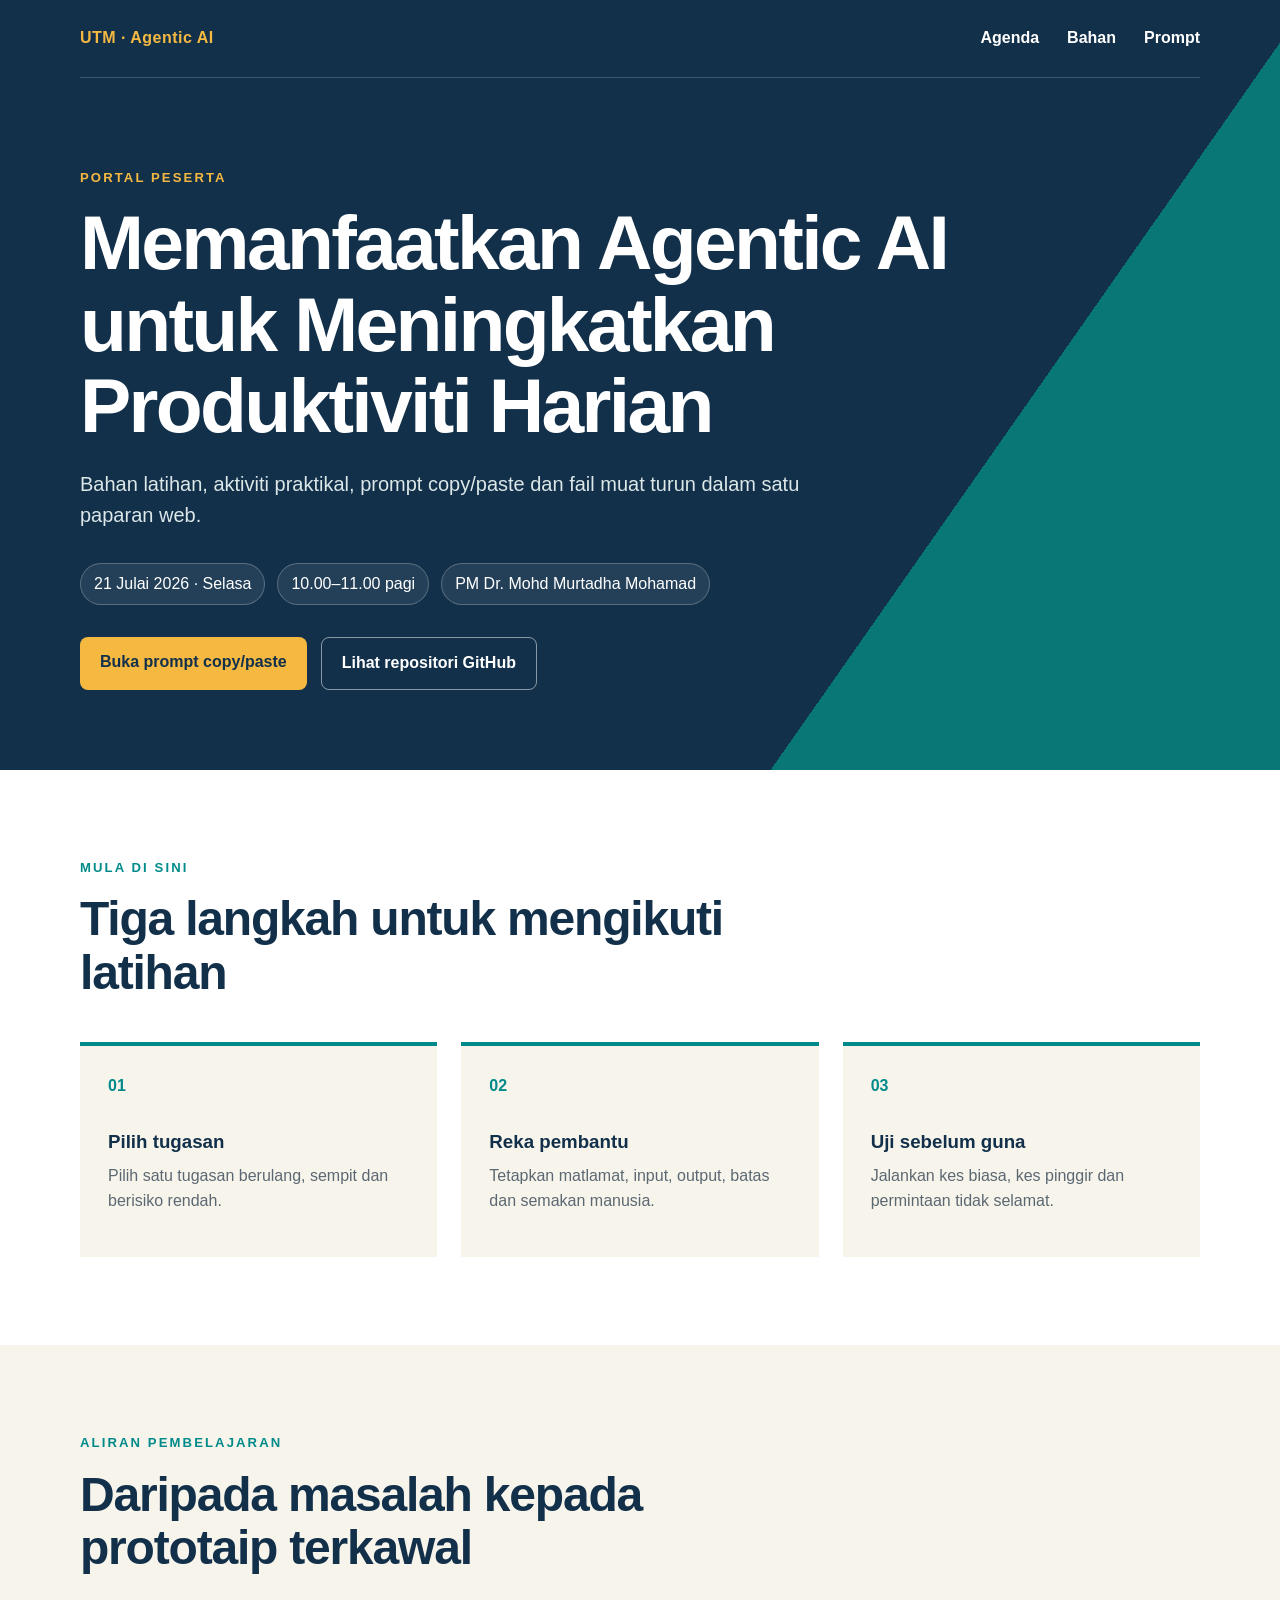
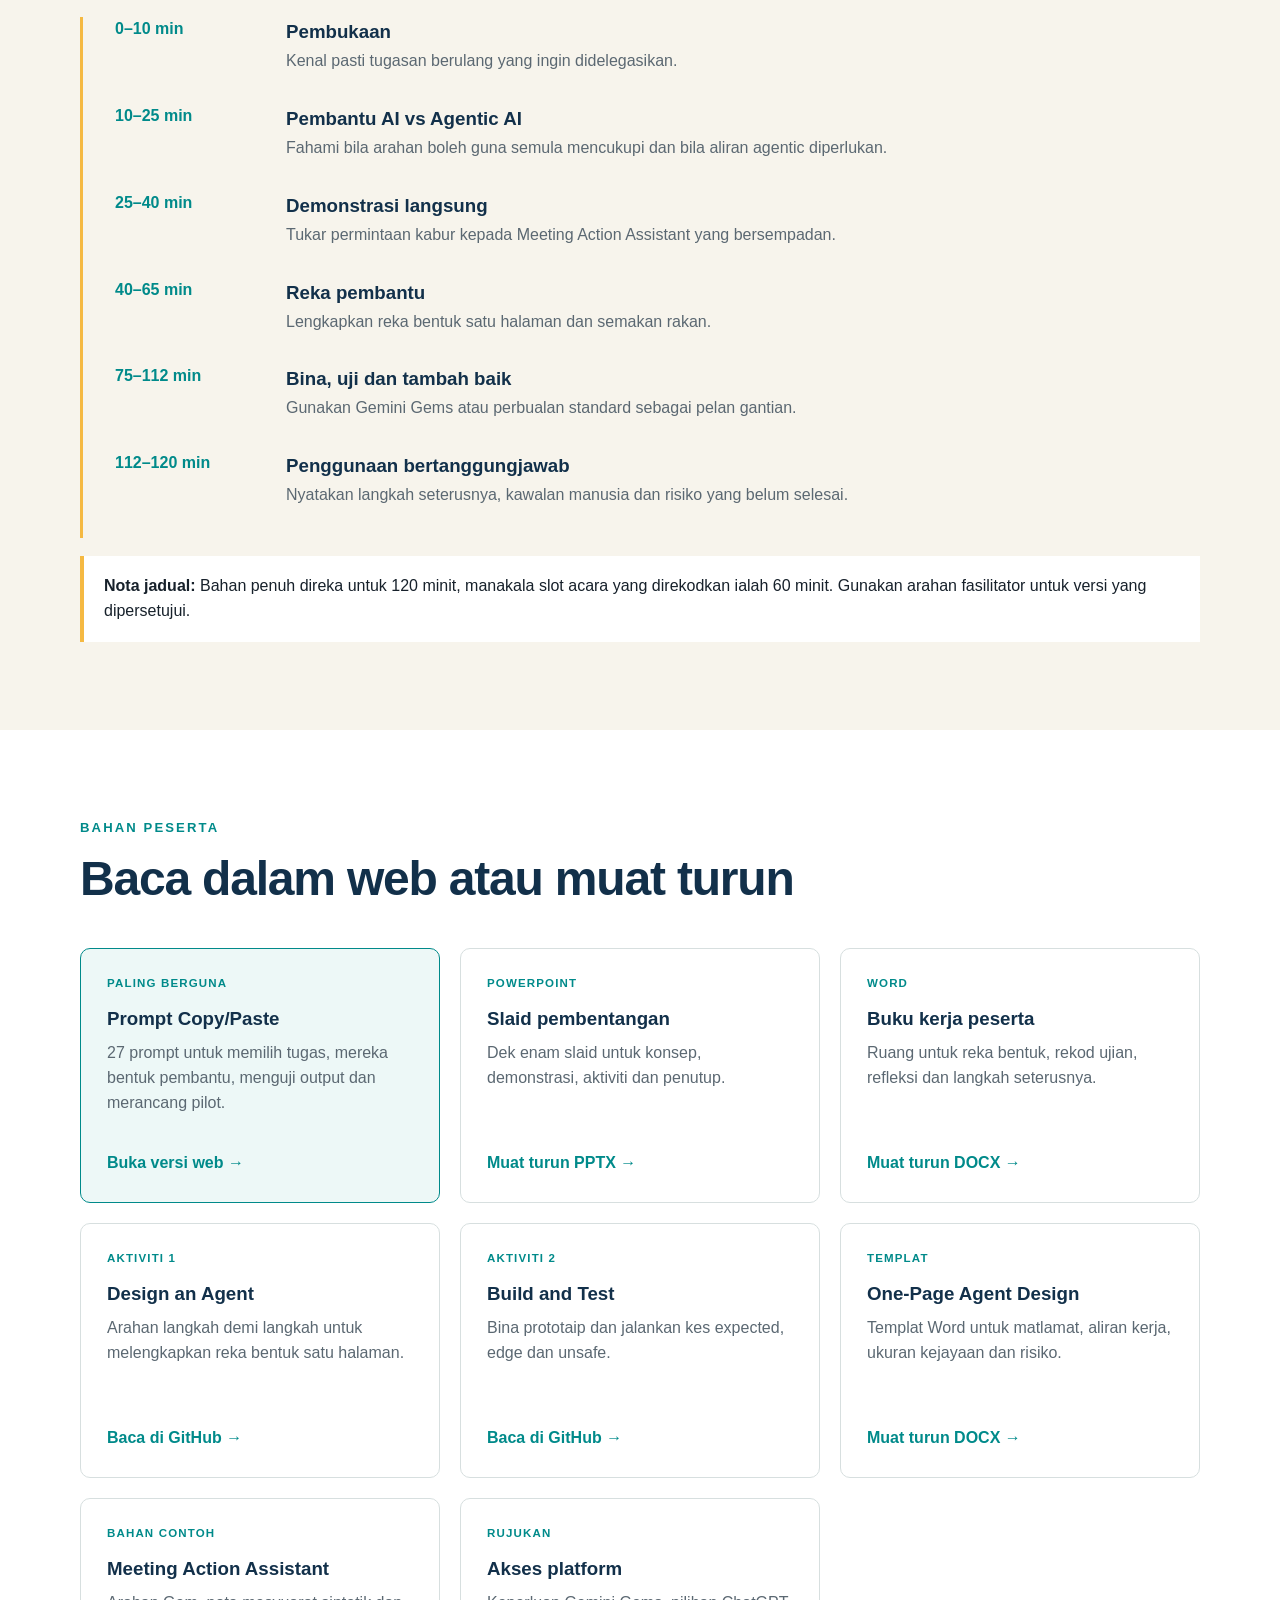
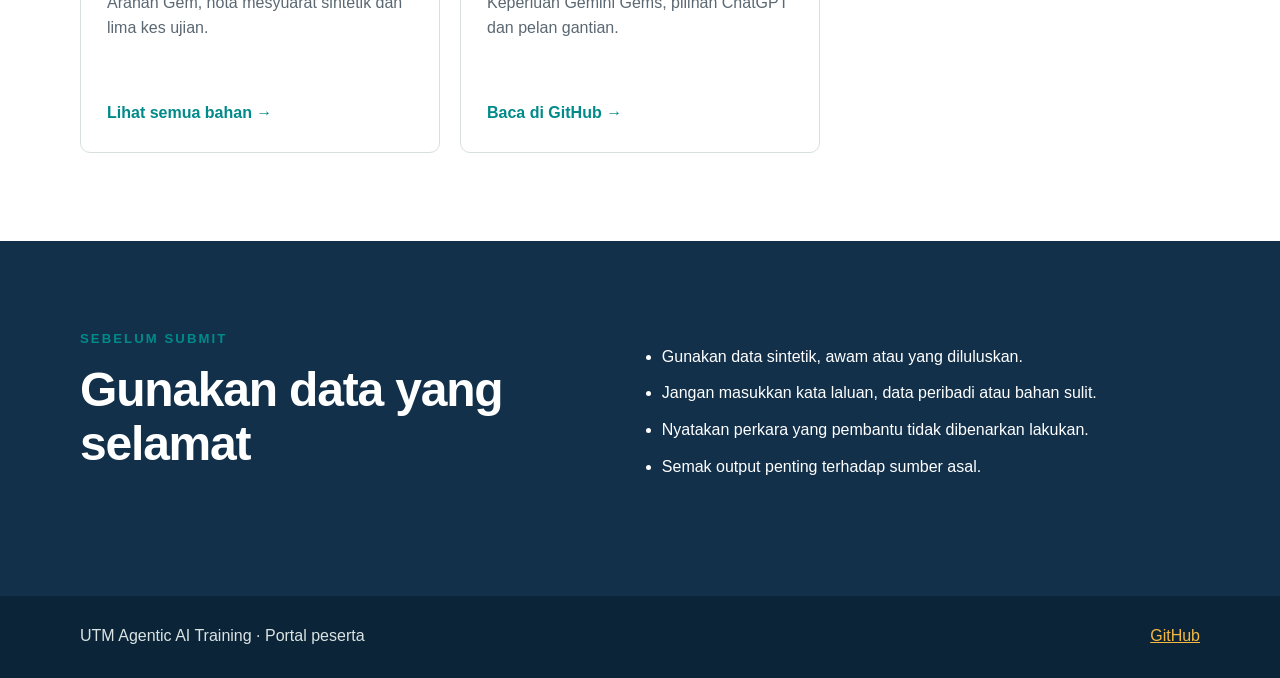
==== docs/index.html @ b2b841df "Add participant GitHub Pages portal" ====
<!doctype html>
<html lang="ms">
<head>
  <meta charset="utf-8">
  <meta name="viewport" content="width=device-width, initial-scale=1">
  <meta name="description" content="Portal peserta UTM Agentic AI Training">
  <title>UTM Agentic AI Training — Portal Peserta</title>
  <link rel="stylesheet" href="styles.css">
</head>
<body>
  <header class="hero">
    <nav class="nav shell" aria-label="Navigasi utama">
      <a class="brand" href="index.html">UTM · Agentic AI</a>
      <div class="nav-links">
        <a href="#agenda">Agenda</a>
        <a href="#bahan">Bahan</a>
        <a href="prompts.html">Prompt</a>
      </div>
    </nav>
    <div class="shell hero-content">
      <p class="eyebrow">PORTAL PESERTA</p>
      <h1>Memanfaatkan Agentic AI untuk Meningkatkan Produktiviti Harian</h1>
      <p class="lead">Bahan latihan, aktiviti praktikal, prompt copy/paste dan fail muat turun dalam satu paparan web.</p>
      <div class="meta" aria-label="Butiran sesi">
        <span>21 Julai 2026 · Selasa</span>
        <span>10.00–11.00 pagi</span>
        <span>PM Dr. Mohd Murtadha Mohamad</span>
      </div>
      <div class="actions">
        <a class="button primary" href="prompts.html">Buka prompt copy/paste</a>
        <a class="button secondary" href="https://github.com/drMurtadha/utm-agentic-ai-training" target="_blank" rel="noreferrer">Lihat repositori GitHub</a>
      </div>
    </div>
  </header>

  <main>
    <section class="shell section" id="mula">
      <div class="section-heading">
        <p class="eyebrow">MULA DI SINI</p>
        <h2>Tiga langkah untuk mengikuti latihan</h2>
      </div>
      <div class="steps">
        <article><span>01</span><h3>Pilih tugasan</h3><p>Pilih satu tugasan berulang, sempit dan berisiko rendah.</p></article>
        <article><span>02</span><h3>Reka pembantu</h3><p>Tetapkan matlamat, input, output, batas dan semakan manusia.</p></article>
        <article><span>03</span><h3>Uji sebelum guna</h3><p>Jalankan kes biasa, kes pinggir dan permintaan tidak selamat.</p></article>
      </div>
    </section>

    <section class="section tinted" id="agenda">
      <div class="shell">
        <div class="section-heading">
          <p class="eyebrow">ALIRAN PEMBELAJARAN</p>
          <h2>Daripada masalah kepada prototaip terkawal</h2>
        </div>
        <div class="timeline">
          <article><time>0–10 min</time><div><h3>Pembukaan</h3><p>Kenal pasti tugasan berulang yang ingin didelegasikan.</p></div></article>
          <article><time>10–25 min</time><div><h3>Pembantu AI vs Agentic AI</h3><p>Fahami bila arahan boleh guna semula mencukupi dan bila aliran agentic diperlukan.</p></div></article>
          <article><time>25–40 min</time><div><h3>Demonstrasi langsung</h3><p>Tukar permintaan kabur kepada Meeting Action Assistant yang bersempadan.</p></div></article>
          <article><time>40–65 min</time><div><h3>Reka pembantu</h3><p>Lengkapkan reka bentuk satu halaman dan semakan rakan.</p></div></article>
          <article><time>75–112 min</time><div><h3>Bina, uji dan tambah baik</h3><p>Gunakan Gemini Gems atau perbualan standard sebagai pelan gantian.</p></div></article>
          <article><time>112–120 min</time><div><h3>Penggunaan bertanggungjawab</h3><p>Nyatakan langkah seterusnya, kawalan manusia dan risiko yang belum selesai.</p></div></article>
        </div>
        <p class="notice"><strong>Nota jadual:</strong> Bahan penuh direka untuk 120 minit, manakala slot acara yang direkodkan ialah 60 minit. Gunakan arahan fasilitator untuk versi yang dipersetujui.</p>
      </div>
    </section>

    <section class="shell section" id="bahan">
      <div class="section-heading">
        <p class="eyebrow">BAHAN PESERTA</p>
        <h2>Baca dalam web atau muat turun</h2>
      </div>
      <div class="resource-grid">
        <article class="resource featured">
          <p class="tag">PALING BERGUNA</p>
          <h3>Prompt Copy/Paste</h3>
          <p>27 prompt untuk memilih tugas, mereka bentuk pembantu, menguji output dan merancang pilot.</p>
          <a href="prompts.html">Buka versi web →</a>
        </article>
        <article class="resource">
          <p class="tag">POWERPOINT</p>
          <h3>Slaid pembentangan</h3>
          <p>Dek enam slaid untuk konsep, demonstrasi, aktiviti dan penutup.</p>
          <a href="https://github.com/drMurtadha/utm-agentic-ai-training/raw/refs/heads/agent/initial-training-materials/01_Slides/presentation.pptx">Muat turun PPTX →</a>
        </article>
        <article class="resource">
          <p class="tag">WORD</p>
          <h3>Buku kerja peserta</h3>
          <p>Ruang untuk reka bentuk, rekod ujian, refleksi dan langkah seterusnya.</p>
          <a href="https://github.com/drMurtadha/utm-agentic-ai-training/raw/refs/heads/agent/initial-training-materials/03_Participant-Workbook/participant-workbook.docx">Muat turun DOCX →</a>
        </article>
        <article class="resource">
          <p class="tag">AKTIVITI 1</p>
          <h3>Design an Agent</h3>
          <p>Arahan langkah demi langkah untuk melengkapkan reka bentuk satu halaman.</p>
          <a href="https://github.com/drMurtadha/utm-agentic-ai-training/blob/agent/initial-training-materials/04_Hands-on-Exercises/exercise-1-design-an-agent.md">Baca di GitHub →</a>
        </article>
        <article class="resource">
          <p class="tag">AKTIVITI 2</p>
          <h3>Build and Test</h3>
          <p>Bina prototaip dan jalankan kes expected, edge dan unsafe.</p>
          <a href="https://github.com/drMurtadha/utm-agentic-ai-training/blob/agent/initial-training-materials/04_Hands-on-Exercises/exercise-2-build-and-test.md">Baca di GitHub →</a>
        </article>
        <article class="resource">
          <p class="tag">TEMPLAT</p>
          <h3>One-Page Agent Design</h3>
          <p>Templat Word untuk matlamat, aliran kerja, ukuran kejayaan dan risiko.</p>
          <a href="https://github.com/drMurtadha/utm-agentic-ai-training/raw/refs/heads/agent/initial-training-materials/05_Templates/one-page-agent-design-template.docx">Muat turun DOCX →</a>
        </article>
        <article class="resource">
          <p class="tag">BAHAN CONTOH</p>
          <h3>Meeting Action Assistant</h3>
          <p>Arahan Gem, nota mesyuarat sintetik dan lima kes ujian.</p>
          <a href="https://github.com/drMurtadha/utm-agentic-ai-training/tree/agent/initial-training-materials/04_Hands-on-Exercises/sample-materials">Lihat semua bahan →</a>
        </article>
        <article class="resource">
          <p class="tag">RUJUKAN</p>
          <h3>Akses platform</h3>
          <p>Keperluan Gemini Gems, pilihan ChatGPT dan pelan gantian.</p>
          <a href="https://github.com/drMurtadha/utm-agentic-ai-training/blob/agent/initial-training-materials/06_References/platform-access-notes.md">Baca di GitHub →</a>
        </article>
      </div>
    </section>

    <section class="section safety">
      <div class="shell safety-grid">
        <div><p class="eyebrow">SEBELUM SUBMIT</p><h2>Gunakan data yang selamat</h2></div>
        <ul>
          <li>Gunakan data sintetik, awam atau yang diluluskan.</li>
          <li>Jangan masukkan kata laluan, data peribadi atau bahan sulit.</li>
          <li>Nyatakan perkara yang pembantu tidak dibenarkan lakukan.</li>
          <li>Semak output penting terhadap sumber asal.</li>
        </ul>
      </div>
    </section>
  </main>

  <footer><div class="shell"><p>UTM Agentic AI Training · Portal peserta</p><a href="https://github.com/drMurtadha/utm-agentic-ai-training">GitHub</a></div></footer>
</body>
</html>
---- docs/styles.css ----
:root { --navy:#12304a; --teal:#008a8a; --gold:#f5b942; --cream:#f7f4ec; --ink:#17212b; --muted:#5b6872; --line:#d7dfdf; --white:#fff; }
* { box-sizing:border-box; }
html { scroll-behavior:smooth; }
body { margin:0; color:var(--ink); font-family:Arial, Helvetica, sans-serif; line-height:1.55; background:var(--white); }
a { color:inherit; }
.shell { width:min(1120px, calc(100% - 40px)); margin-inline:auto; }
.hero { color:var(--white); background:linear-gradient(125deg, var(--navy) 0 72%, #0a7777 72% 100%); min-height:650px; }
.nav { min-height:78px; display:flex; align-items:center; justify-content:space-between; gap:24px; border-bottom:1px solid rgba(255,255,255,.18); }
.brand { font-weight:800; text-decoration:none; color:var(--gold); letter-spacing:.03em; }
.nav-links { display:flex; gap:28px; }
.nav-links a { color:inherit; text-decoration:none; font-weight:700; }
.hero-content { padding:90px 0 80px; max-width:1120px; }
.eyebrow { margin:0 0 14px; color:var(--teal); font-size:.82rem; font-weight:800; letter-spacing:.16em; }
.hero .eyebrow, .subhero .eyebrow { color:var(--gold); }
h1,h2,h3,p { margin-top:0; }
h1 { max-width:900px; margin-bottom:22px; font-size:clamp(2.5rem, 6vw, 4.8rem); line-height:1.06; letter-spacing:-.035em; }
h2 { margin-bottom:18px; font-size:clamp(1.8rem, 4vw, 3rem); line-height:1.12; letter-spacing:-.025em; color:var(--navy); }
h3 { margin-bottom:8px; color:var(--navy); }
.lead { max-width:760px; font-size:1.25rem; color:#dce7e8; }
.meta { margin:32px 0; display:flex; flex-wrap:wrap; gap:12px; }
.meta span { padding:8px 13px; border:1px solid rgba(255,255,255,.24); border-radius:999px; background:rgba(255,255,255,.08); }
.actions { display:flex; flex-wrap:wrap; gap:14px; }
.button { display:inline-flex; padding:13px 20px; border-radius:8px; font-weight:800; text-decoration:none; }
.button.primary { color:var(--navy); background:var(--gold); }
.button.secondary { color:var(--white); border:1px solid rgba(255,255,255,.5); }
.section { padding:88px 0; }
.section-heading { max-width:760px; margin-bottom:42px; }
.steps { display:grid; grid-template-columns:repeat(3,1fr); gap:24px; }
.steps article { padding:28px; border-top:4px solid var(--teal); background:var(--cream); }
.steps span { display:block; margin-bottom:28px; color:var(--teal); font-weight:900; }
.steps p,.resource p { color:var(--muted); }
.tinted { background:var(--cream); }
.timeline { border-left:3px solid var(--gold); }
.timeline article { display:grid; grid-template-columns:145px 1fr; gap:26px; padding:0 0 30px 32px; }
.timeline time { color:var(--teal); font-weight:800; }
.timeline h3 { margin-bottom:3px; }
.timeline p { margin-bottom:0; color:var(--muted); }
.notice { margin:18px 0 0; padding:18px 20px; border-left:4px solid var(--gold); background:var(--white); }
.resource-grid { display:grid; grid-template-columns:repeat(3,1fr); gap:20px; }
.resource { display:flex; min-height:255px; padding:26px; flex-direction:column; border:1px solid var(--line); border-radius:10px; }
.resource.featured { border-color:var(--teal); background:#edf8f7; }
.resource .tag { color:var(--teal); font-size:.72rem; font-weight:900; letter-spacing:.1em; }
.resource a { margin-top:auto; color:var(--teal); font-weight:800; text-decoration:none; }
.safety { color:var(--white); background:var(--navy); }
.safety h2 { color:var(--white); }
.safety-grid { display:grid; grid-template-columns:1fr 1.2fr; gap:60px; align-items:start; }
.safety li { margin-bottom:12px; }
footer { color:#dbe4e4; background:#0b2437; }
footer .shell { min-height:82px; display:flex; align-items:center; justify-content:space-between; gap:20px; }
footer p { margin:0; }
footer a { color:var(--gold); }
.subhero { color:var(--white); background:var(--navy); }
.subhero-content { padding:64px 0 70px; }
.subhero h1 { margin-bottom:12px; font-size:clamp(2.4rem,5vw,4rem); }
.prompt-toolbar { position:sticky; top:0; z-index:3; margin-bottom:40px; padding:18px; border:1px solid var(--line); border-radius:10px; background:rgba(255,255,255,.95); }
.prompt-toolbar label { display:block; margin-bottom:6px; color:var(--navy); font-weight:800; }
.prompt-toolbar input { width:100%; padding:12px 14px; border:1px solid #aebbbb; border-radius:7px; font:inherit; }
.prompt-content { max-width:900px; }
.prompt-content > h1 { display:none; }
.prompt-content h2 { margin-top:64px; padding-top:14px; border-top:4px solid var(--gold); font-size:2rem; }
.prompt-content h3 { margin-top:32px; }
.prompt-card { position:relative; margin:12px 0 28px; padding:48px 20px 20px; border-radius:10px; background:#0e293d; }
.prompt-card pre { margin:0; overflow:auto; color:#f7faf9; white-space:pre-wrap; font:0.93rem/1.55 ui-monospace, SFMono-Regular, Menlo, Consolas, monospace; }
.copy { position:absolute; top:10px; right:10px; padding:8px 11px; border:0; border-radius:6px; color:var(--navy); background:var(--gold); font-weight:800; cursor:pointer; }
.list-item { margin:4px 0; }
.loading { color:var(--muted); }
[hidden] { display:none !important; }
@media (max-width:850px) { .hero { background:var(--navy); } .steps,.resource-grid { grid-template-columns:1fr 1fr; } .safety-grid { grid-template-columns:1fr; gap:20px; } }
@media (max-width:620px) { .shell { width:min(100% - 28px,1120px); } .nav-links { gap:14px; font-size:.9rem; } .hero-content { padding-top:58px; } .section { padding:64px 0; } .steps,.resource-grid { grid-template-columns:1fr; } .timeline article { grid-template-columns:1fr; gap:4px; } footer .shell { padding:18px 0; align-items:flex-start; flex-direction:column; } }
@media (prefers-reduced-motion:reduce) { html { scroll-behavior:auto; } }
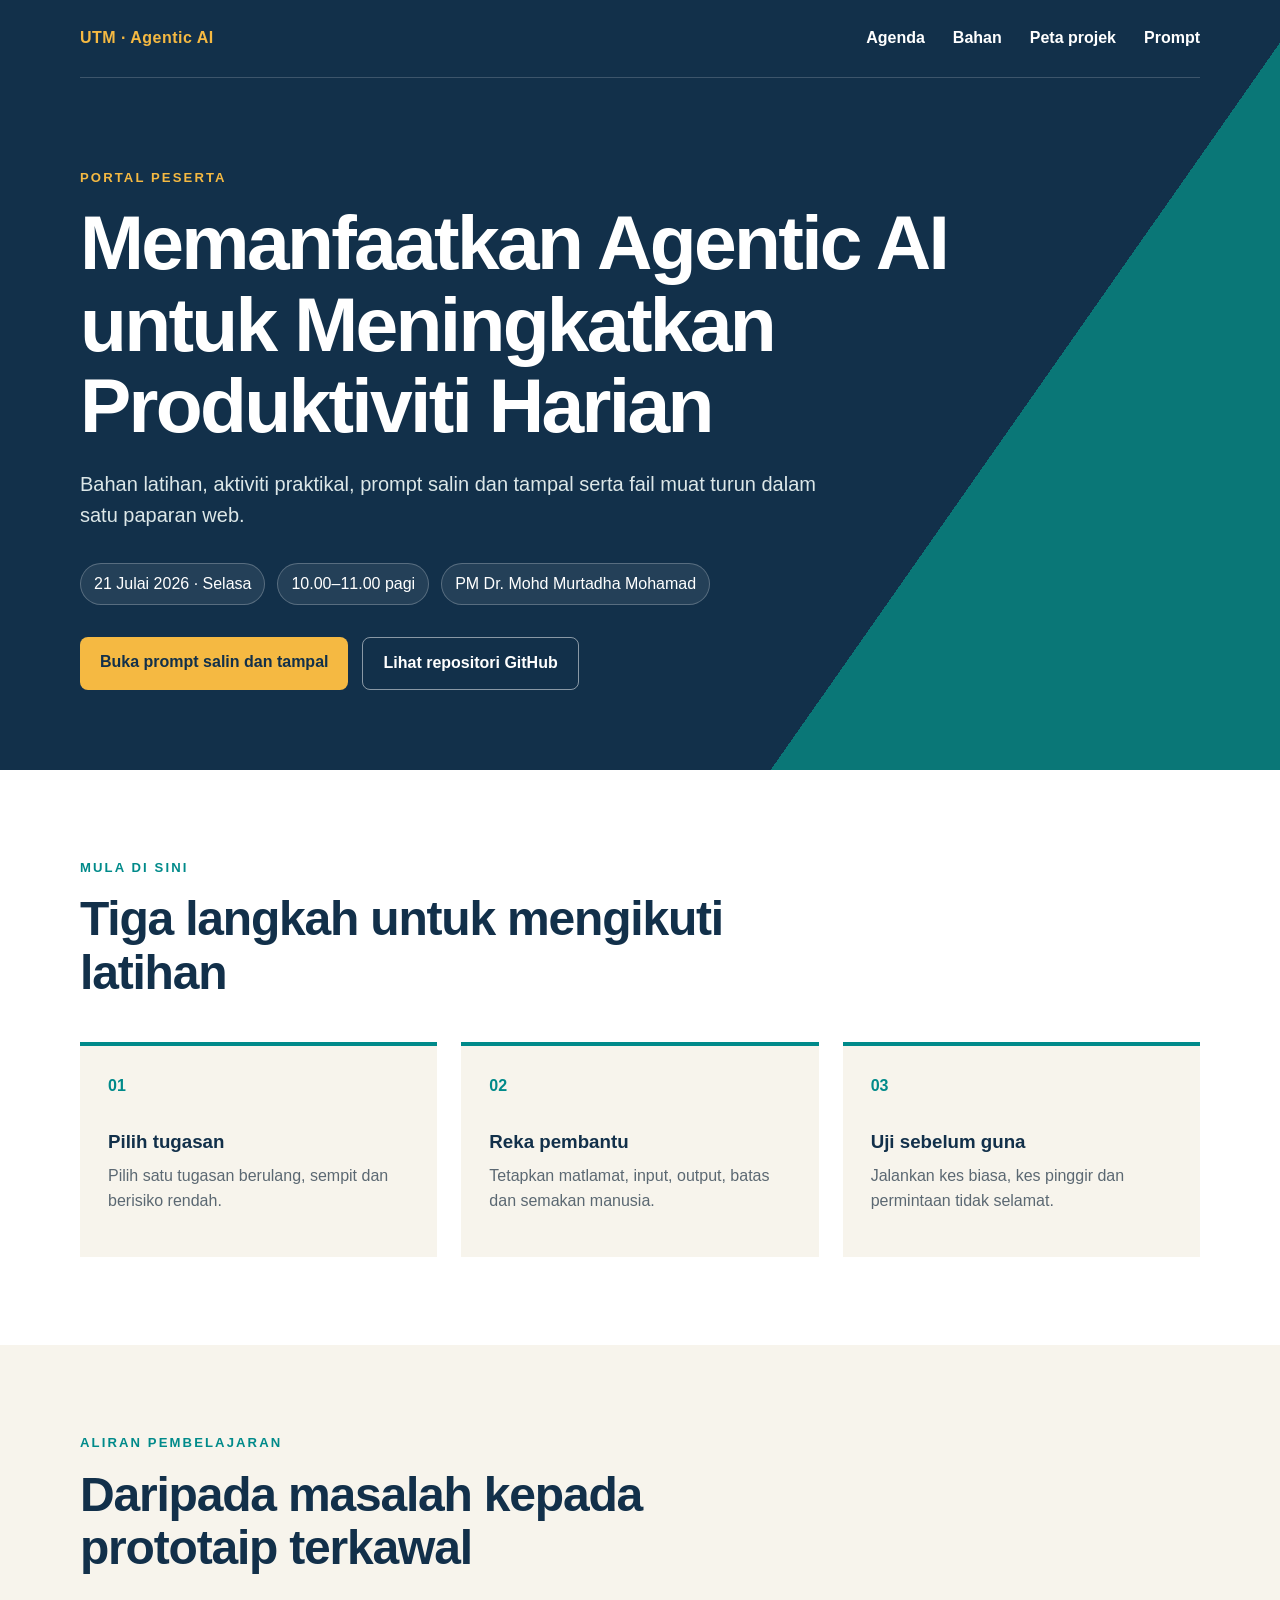
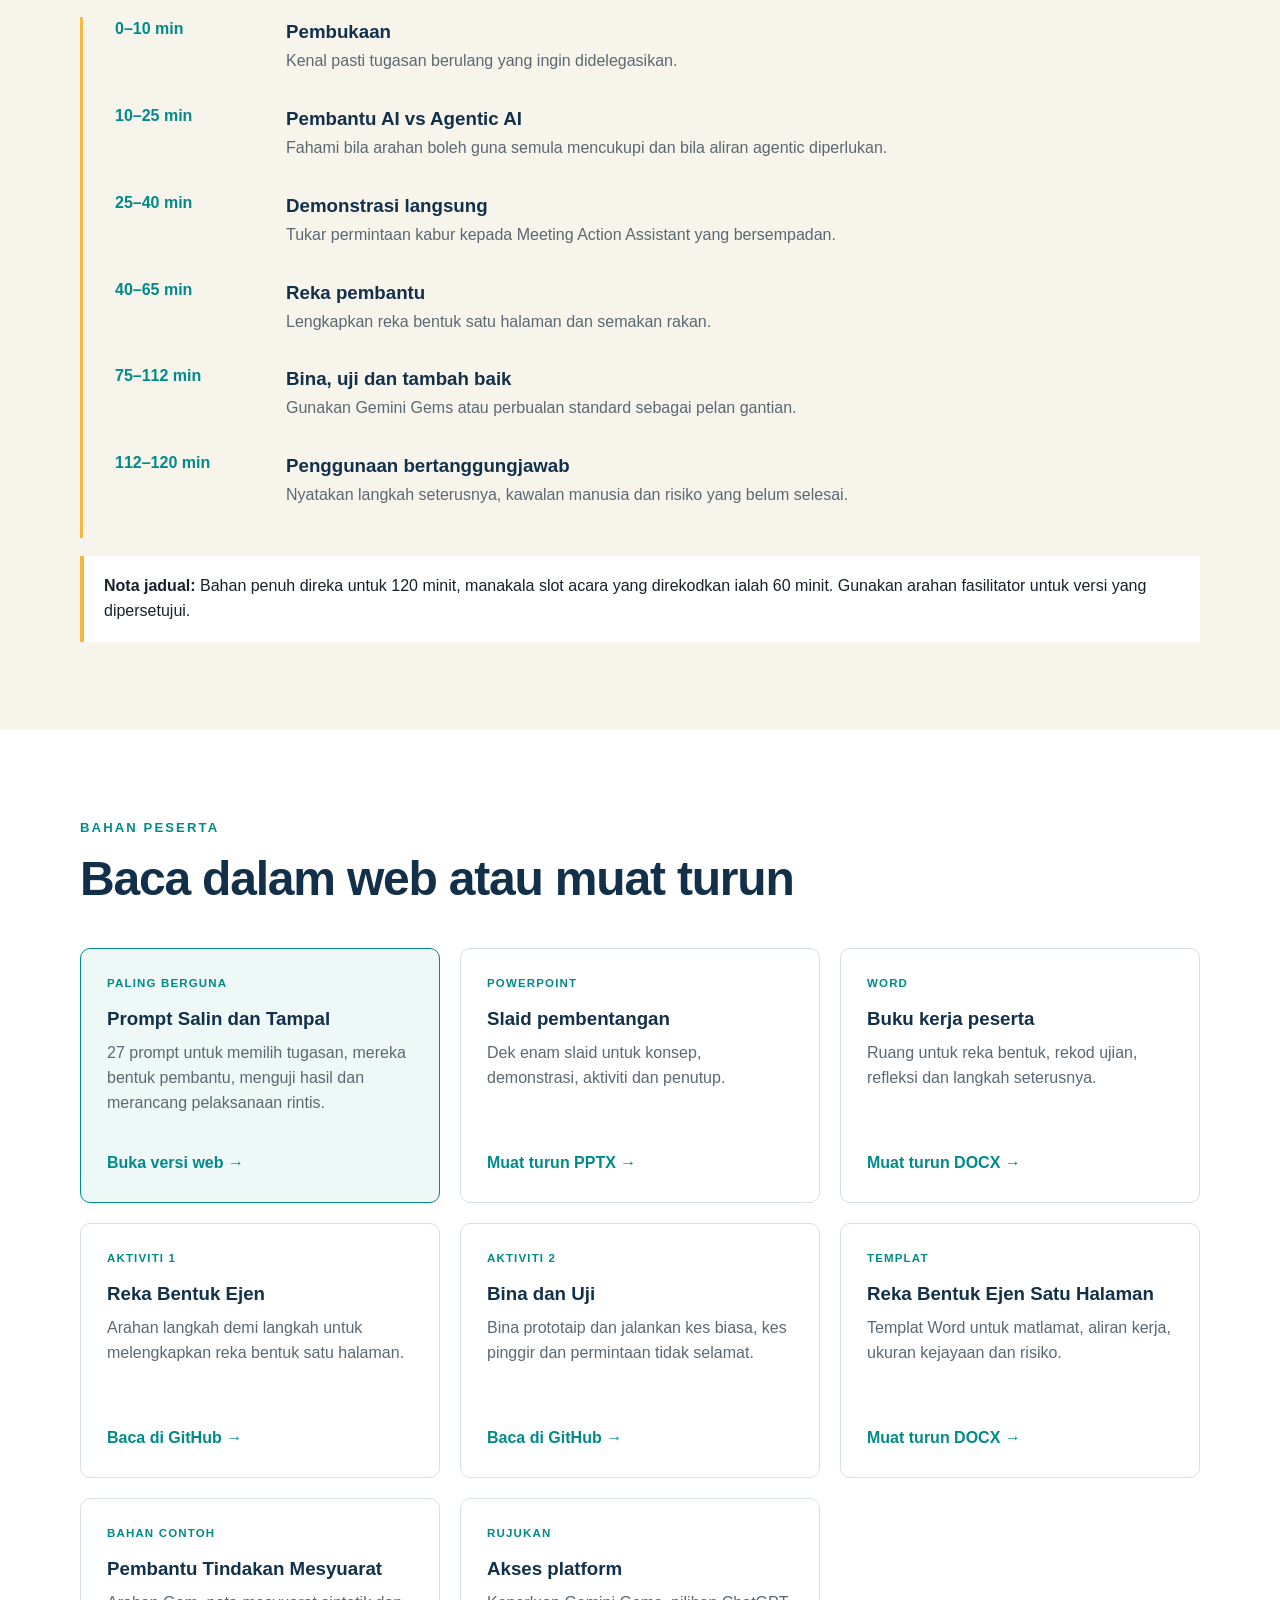
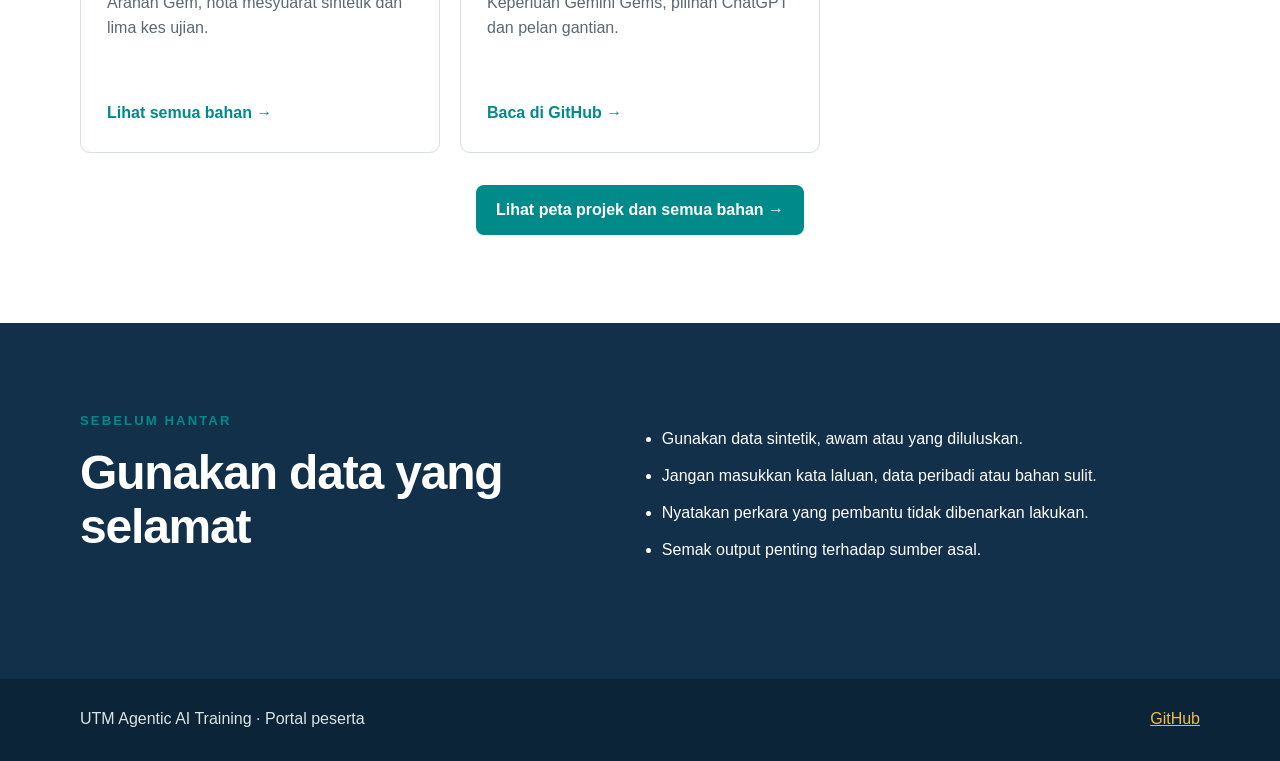
==== commit 8f8446be: "Add Malay project map and material links" ====
--- a/docs/index.html
+++ b/docs/index.html
@@ -14,20 +14,21 @@
       <div class="nav-links">
         <a href="#agenda">Agenda</a>
         <a href="#bahan">Bahan</a>
+        <a href="bahan.html">Peta projek</a>
         <a href="prompts.html">Prompt</a>
       </div>
     </nav>
     <div class="shell hero-content">
       <p class="eyebrow">PORTAL PESERTA</p>
       <h1>Memanfaatkan Agentic AI untuk Meningkatkan Produktiviti Harian</h1>
-      <p class="lead">Bahan latihan, aktiviti praktikal, prompt copy/paste dan fail muat turun dalam satu paparan web.</p>
+      <p class="lead">Bahan latihan, aktiviti praktikal, prompt salin dan tampal serta fail muat turun dalam satu paparan web.</p>
       <div class="meta" aria-label="Butiran sesi">
         <span>21 Julai 2026 · Selasa</span>
         <span>10.00–11.00 pagi</span>
         <span>PM Dr. Mohd Murtadha Mohamad</span>
       </div>
       <div class="actions">
-        <a class="button primary" href="prompts.html">Buka prompt copy/paste</a>
+        <a class="button primary" href="prompts.html">Buka prompt salin dan tampal</a>
         <a class="button secondary" href="https://github.com/drMurtadha/utm-agentic-ai-training" target="_blank" rel="noreferrer">Lihat repositori GitHub</a>
       </div>
     </div>
@@ -72,8 +73,8 @@
       <div class="resource-grid">
         <article class="resource featured">
           <p class="tag">PALING BERGUNA</p>
-          <h3>Prompt Copy/Paste</h3>
-          <p>27 prompt untuk memilih tugas, mereka bentuk pembantu, menguji output dan merancang pilot.</p>
+          <h3>Prompt Salin dan Tampal</h3>
+          <p>27 prompt untuk memilih tugasan, mereka bentuk pembantu, menguji hasil dan merancang pelaksanaan rintis.</p>
           <a href="prompts.html">Buka versi web →</a>
         </article>
         <article class="resource">
@@ -90,25 +91,25 @@
         </article>
         <article class="resource">
           <p class="tag">AKTIVITI 1</p>
-          <h3>Design an Agent</h3>
+          <h3>Reka Bentuk Ejen</h3>
           <p>Arahan langkah demi langkah untuk melengkapkan reka bentuk satu halaman.</p>
           <a href="https://github.com/drMurtadha/utm-agentic-ai-training/blob/agent/initial-training-materials/04_Hands-on-Exercises/exercise-1-design-an-agent.md">Baca di GitHub →</a>
         </article>
         <article class="resource">
           <p class="tag">AKTIVITI 2</p>
-          <h3>Build and Test</h3>
-          <p>Bina prototaip dan jalankan kes expected, edge dan unsafe.</p>
+          <h3>Bina dan Uji</h3>
+          <p>Bina prototaip dan jalankan kes biasa, kes pinggir dan permintaan tidak selamat.</p>
           <a href="https://github.com/drMurtadha/utm-agentic-ai-training/blob/agent/initial-training-materials/04_Hands-on-Exercises/exercise-2-build-and-test.md">Baca di GitHub →</a>
         </article>
         <article class="resource">
           <p class="tag">TEMPLAT</p>
-          <h3>One-Page Agent Design</h3>
+          <h3>Reka Bentuk Ejen Satu Halaman</h3>
           <p>Templat Word untuk matlamat, aliran kerja, ukuran kejayaan dan risiko.</p>
           <a href="https://github.com/drMurtadha/utm-agentic-ai-training/raw/refs/heads/agent/initial-training-materials/05_Templates/one-page-agent-design-template.docx">Muat turun DOCX →</a>
         </article>
         <article class="resource">
           <p class="tag">BAHAN CONTOH</p>
-          <h3>Meeting Action Assistant</h3>
+          <h3>Pembantu Tindakan Mesyuarat</h3>
           <p>Arahan Gem, nota mesyuarat sintetik dan lima kes ujian.</p>
           <a href="https://github.com/drMurtadha/utm-agentic-ai-training/tree/agent/initial-training-materials/04_Hands-on-Exercises/sample-materials">Lihat semua bahan →</a>
         </article>
@@ -119,11 +120,12 @@
           <a href="https://github.com/drMurtadha/utm-agentic-ai-training/blob/agent/initial-training-materials/06_References/platform-access-notes.md">Baca di GitHub →</a>
         </article>
       </div>
+      <div class="all-materials"><a class="button map-button" href="bahan.html">Lihat peta projek dan semua bahan →</a></div>
     </section>
 
     <section class="section safety">
       <div class="shell safety-grid">
-        <div><p class="eyebrow">SEBELUM SUBMIT</p><h2>Gunakan data yang selamat</h2></div>
+        <div><p class="eyebrow">SEBELUM HANTAR</p><h2>Gunakan data yang selamat</h2></div>
         <ul>
           <li>Gunakan data sintetik, awam atau yang diluluskan.</li>
           <li>Jangan masukkan kata laluan, data peribadi atau bahan sulit.</li>
--- a/docs/styles.css
+++ b/docs/styles.css
@@ -41,6 +41,16 @@
 .resource.featured { border-color:var(--teal); background:#edf8f7; }
 .resource .tag { color:var(--teal); font-size:.72rem; font-weight:900; letter-spacing:.1em; }
 .resource a { margin-top:auto; color:var(--teal); font-weight:800; text-decoration:none; }
+.all-materials { margin-top:32px; text-align:center; }
+.button.map-button { color:var(--white); background:var(--teal); }
+.project-map { display:grid; gap:22px; }
+.map-group { display:grid; grid-template-columns:92px 1fr; gap:28px; padding:30px; border:1px solid var(--line); border-radius:10px; }
+.map-number { color:var(--gold); font-size:2.4rem; font-weight:900; line-height:1; }
+.map-group h2 { margin-bottom:6px; font-size:1.8rem; }
+.map-group p { color:var(--muted); }
+.map-group ul { margin:18px 0 0; padding-left:20px; columns:2; column-gap:42px; }
+.map-group li { margin-bottom:9px; break-inside:avoid; }
+.map-group a { color:var(--teal); font-weight:800; }
 .safety { color:var(--white); background:var(--navy); }
 .safety h2 { color:var(--white); }
 .safety-grid { display:grid; grid-template-columns:1fr 1.2fr; gap:60px; align-items:start; }
@@ -66,5 +76,5 @@
 .loading { color:var(--muted); }
 [hidden] { display:none !important; }
 @media (max-width:850px) { .hero { background:var(--navy); } .steps,.resource-grid { grid-template-columns:1fr 1fr; } .safety-grid { grid-template-columns:1fr; gap:20px; } }
-@media (max-width:620px) { .shell { width:min(100% - 28px,1120px); } .nav-links { gap:14px; font-size:.9rem; } .hero-content { padding-top:58px; } .section { padding:64px 0; } .steps,.resource-grid { grid-template-columns:1fr; } .timeline article { grid-template-columns:1fr; gap:4px; } footer .shell { padding:18px 0; align-items:flex-start; flex-direction:column; } }
+@media (max-width:620px) { .shell { width:min(100% - 28px,1120px); } .nav { align-items:flex-start; padding:20px 0; flex-direction:column; } .nav-links { gap:14px; font-size:.88rem; flex-wrap:wrap; } .hero-content { padding-top:58px; } .section { padding:64px 0; } .steps,.resource-grid { grid-template-columns:1fr; } .timeline article { grid-template-columns:1fr; gap:4px; } .map-group { grid-template-columns:1fr; gap:12px; padding:22px; } .map-group ul { columns:1; } footer .shell { padding:18px 0; align-items:flex-start; flex-direction:column; } }
 @media (prefers-reduced-motion:reduce) { html { scroll-behavior:auto; } }
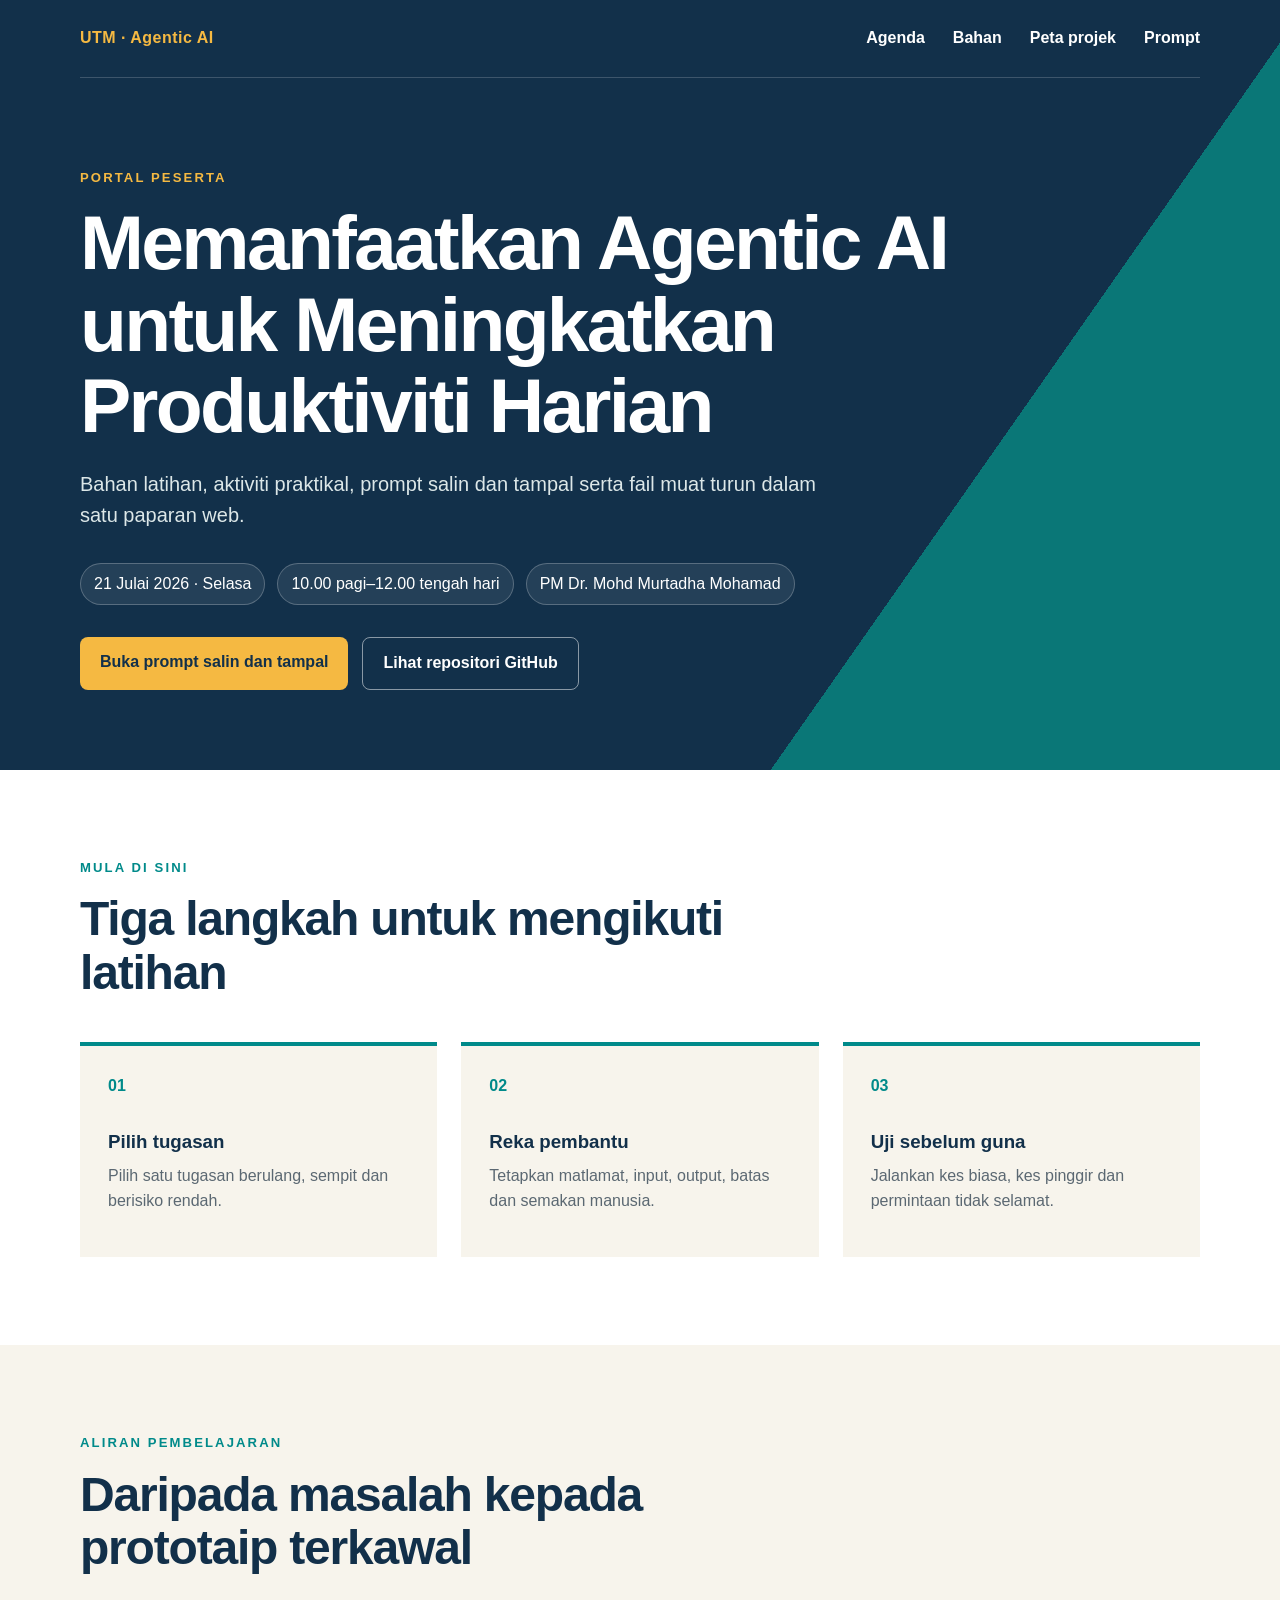
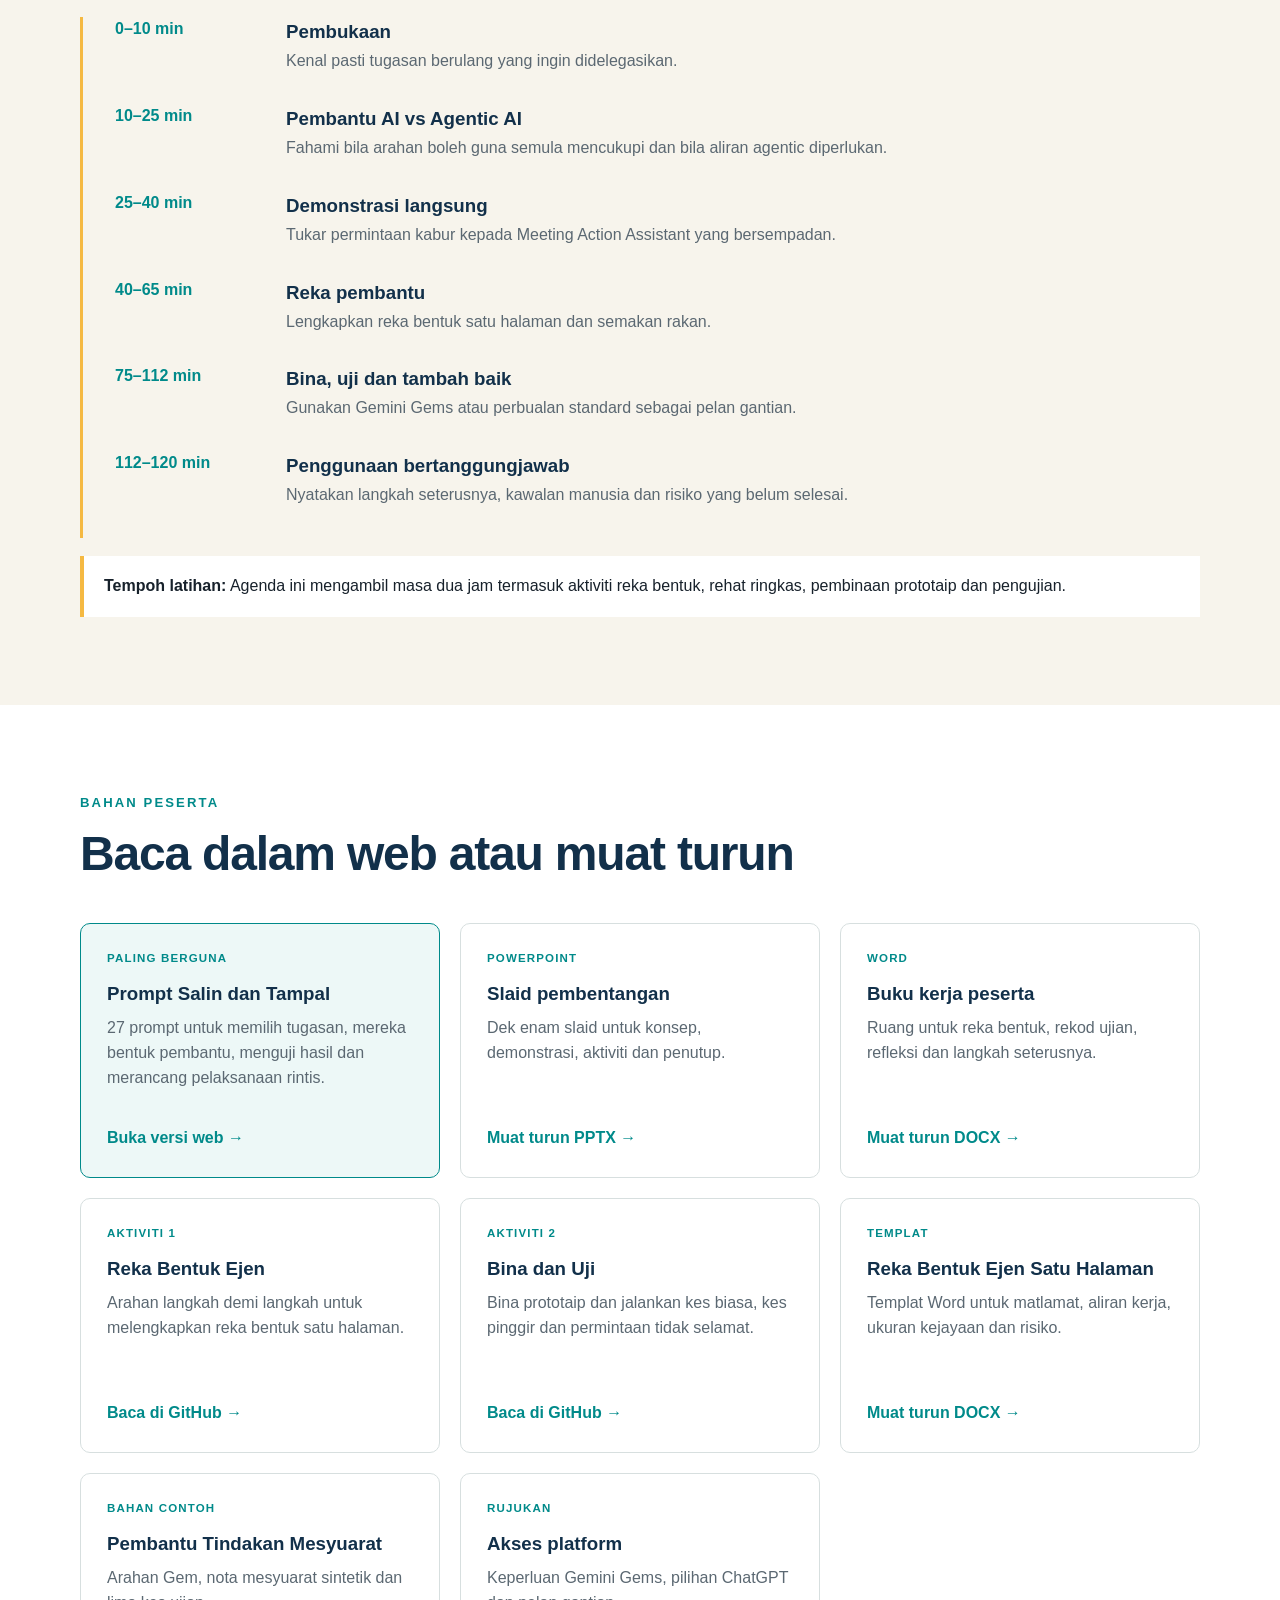
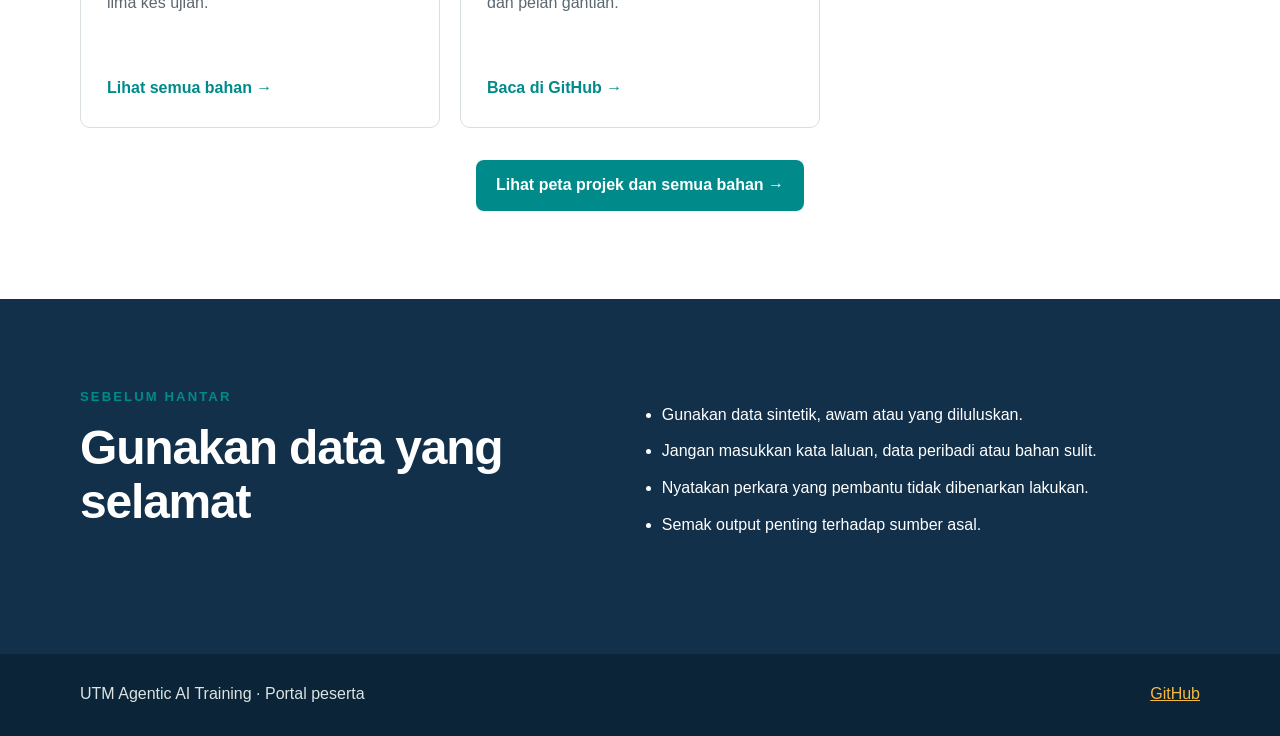
==== commit 83f2ce97: "Align training content to two-hour duration" ====
--- a/docs/index.html
+++ b/docs/index.html
@@ -24,7 +24,7 @@
       <p class="lead">Bahan latihan, aktiviti praktikal, prompt salin dan tampal serta fail muat turun dalam satu paparan web.</p>
       <div class="meta" aria-label="Butiran sesi">
         <span>21 Julai 2026 · Selasa</span>
-        <span>10.00–11.00 pagi</span>
+        <span>10.00 pagi–12.00 tengah hari</span>
         <span>PM Dr. Mohd Murtadha Mohamad</span>
       </div>
       <div class="actions">
@@ -61,7 +61,7 @@
           <article><time>75–112 min</time><div><h3>Bina, uji dan tambah baik</h3><p>Gunakan Gemini Gems atau perbualan standard sebagai pelan gantian.</p></div></article>
           <article><time>112–120 min</time><div><h3>Penggunaan bertanggungjawab</h3><p>Nyatakan langkah seterusnya, kawalan manusia dan risiko yang belum selesai.</p></div></article>
         </div>
-        <p class="notice"><strong>Nota jadual:</strong> Bahan penuh direka untuk 120 minit, manakala slot acara yang direkodkan ialah 60 minit. Gunakan arahan fasilitator untuk versi yang dipersetujui.</p>
+        <p class="notice"><strong>Tempoh latihan:</strong> Agenda ini mengambil masa dua jam termasuk aktiviti reka bentuk, rehat ringkas, pembinaan prototaip dan pengujian.</p>
       </div>
     </section>
 
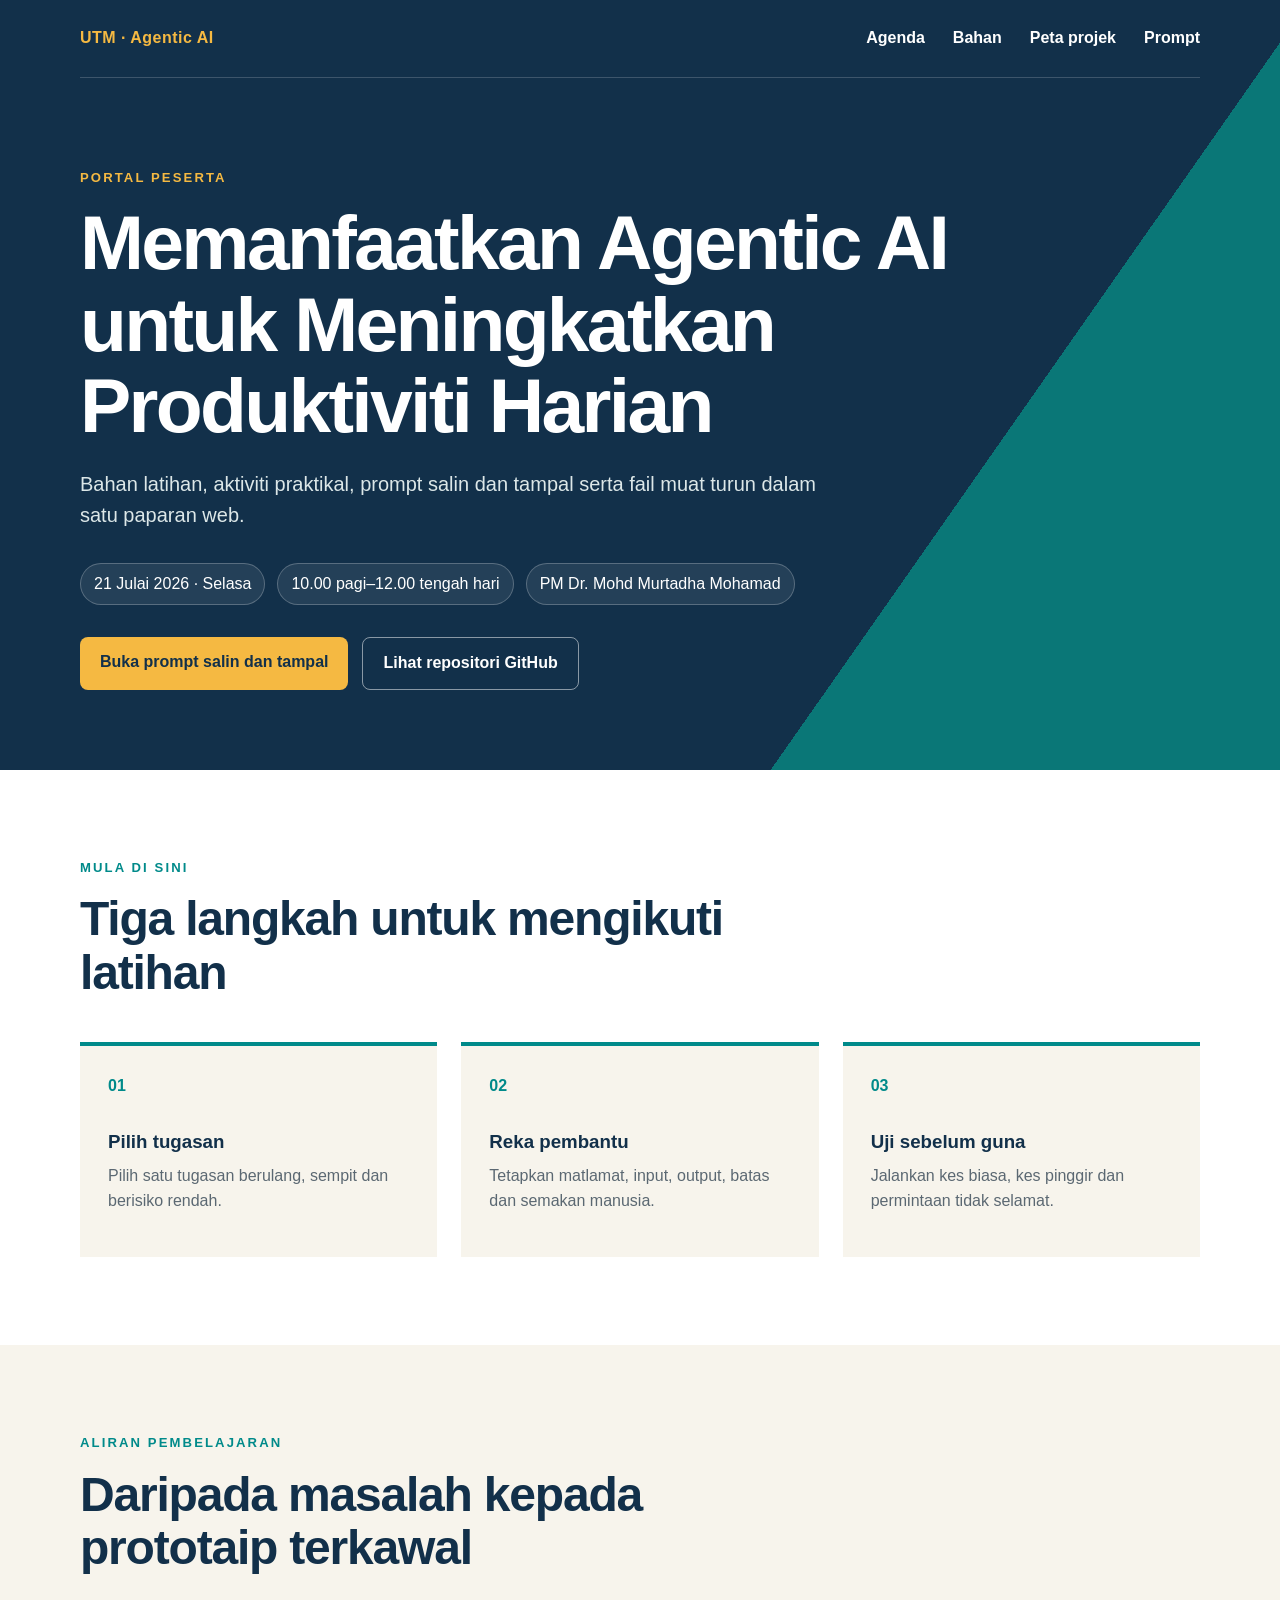
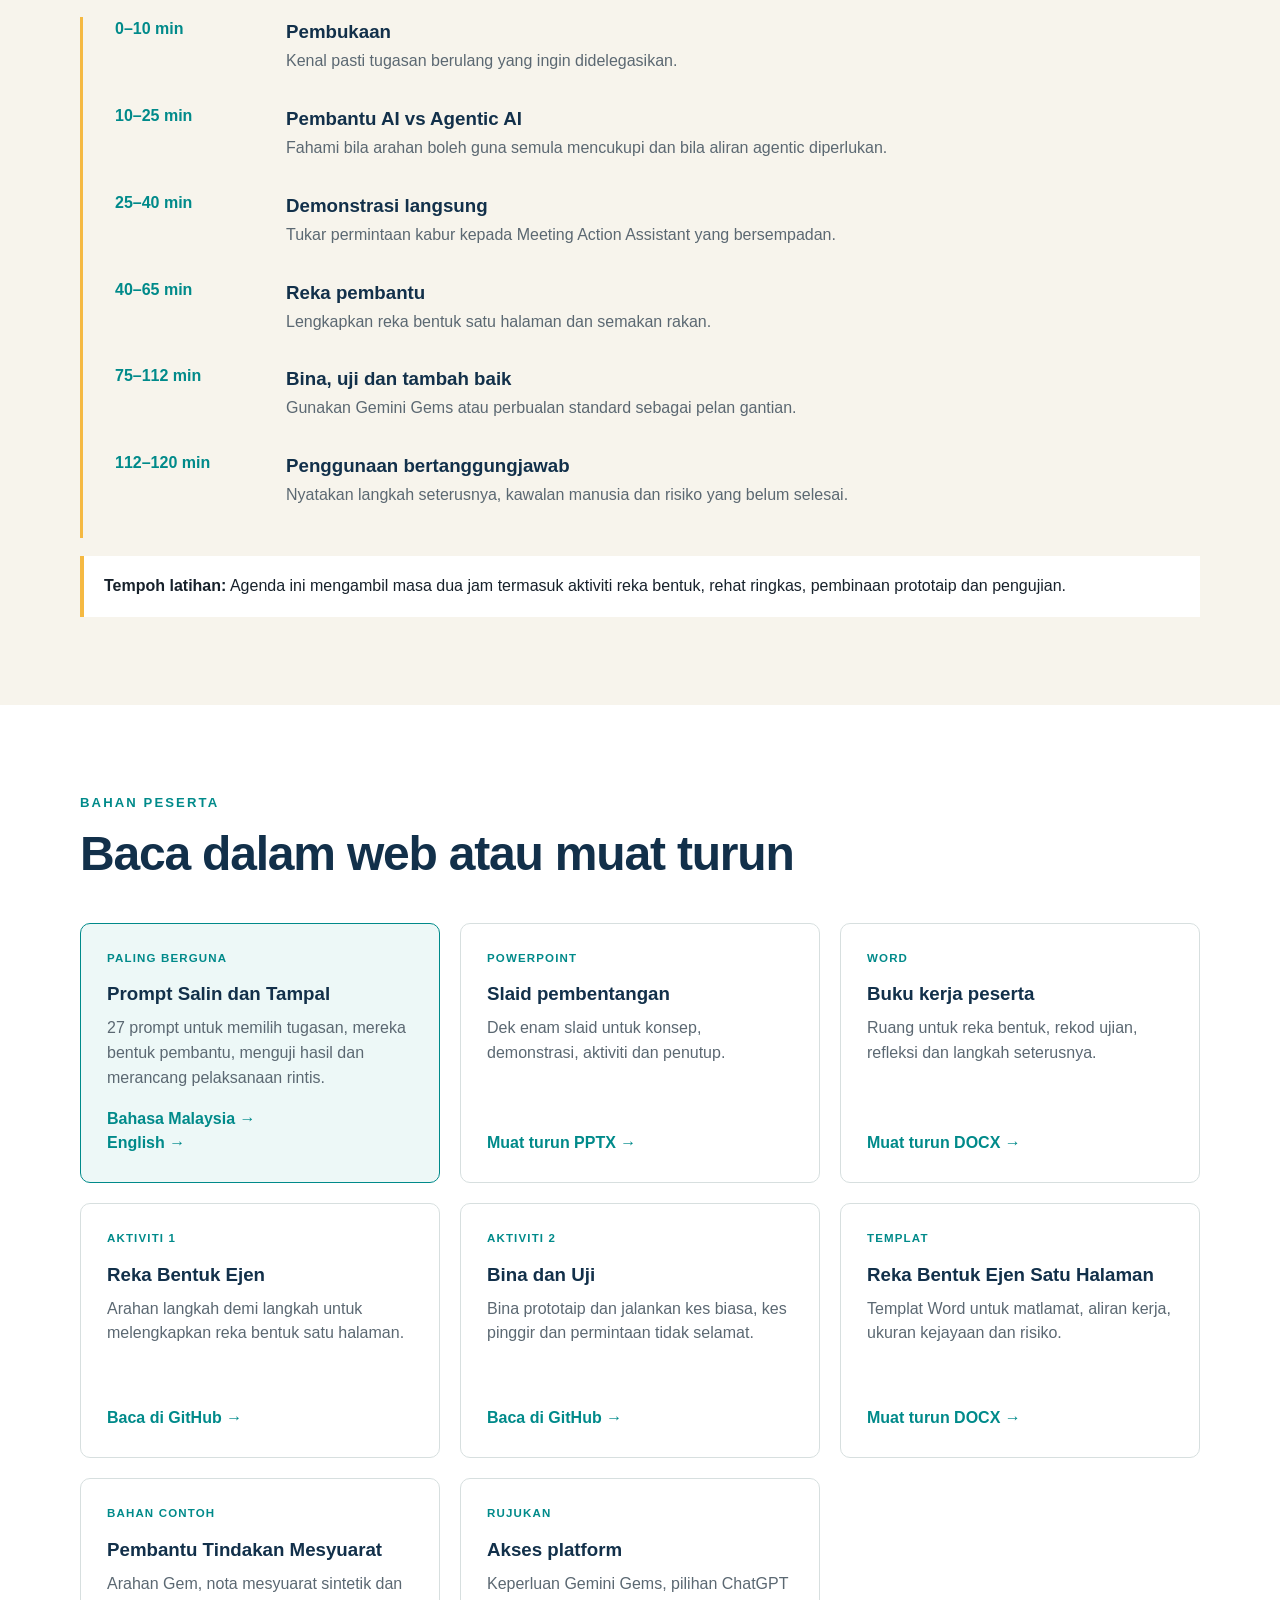
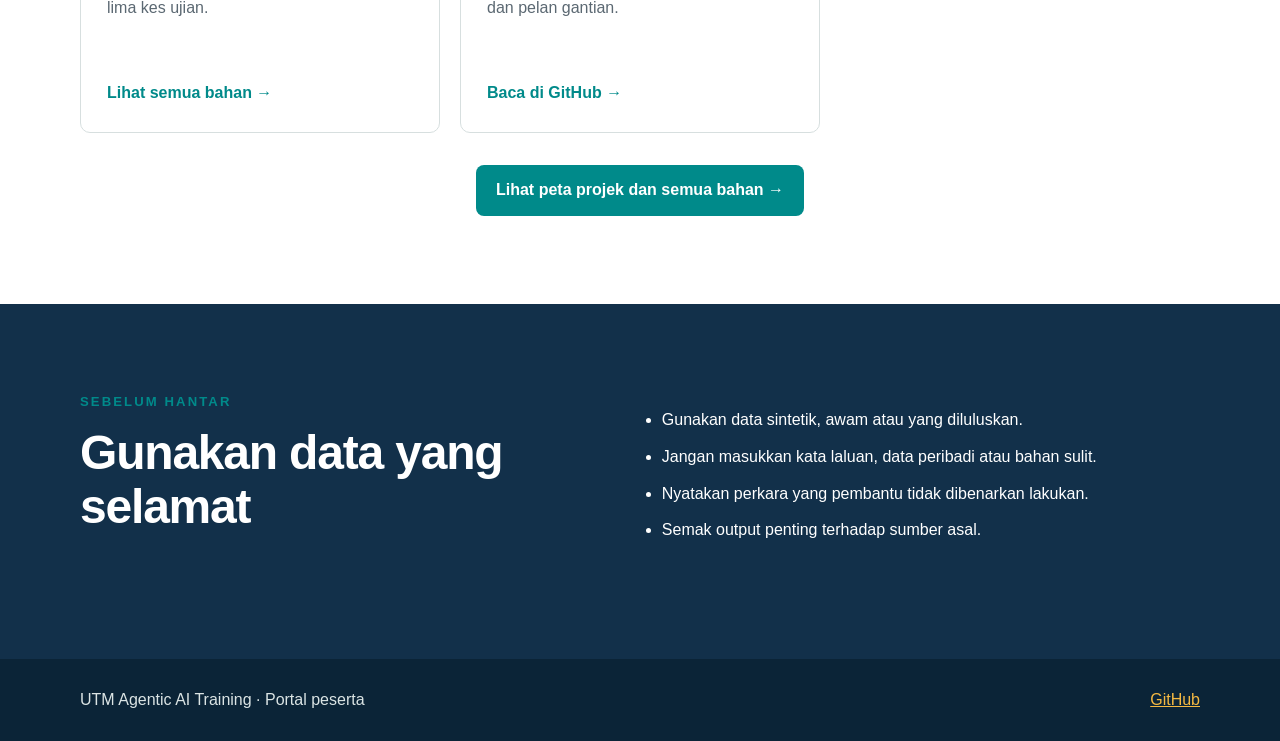
==== commit 22e1f3d5: "Add Malay visual deck and bilingual prompt packs" ====
--- a/docs/index.html
+++ b/docs/index.html
@@ -75,7 +75,8 @@
           <p class="tag">PALING BERGUNA</p>
           <h3>Prompt Salin dan Tampal</h3>
           <p>27 prompt untuk memilih tugasan, mereka bentuk pembantu, menguji hasil dan merancang pelaksanaan rintis.</p>
-          <a href="prompts.html">Buka versi web →</a>
+          <a href="prompts-ms.html">Bahasa Malaysia →</a>
+          <a href="prompts.html">English →</a>
         </article>
         <article class="resource">
           <p class="tag">POWERPOINT</p>
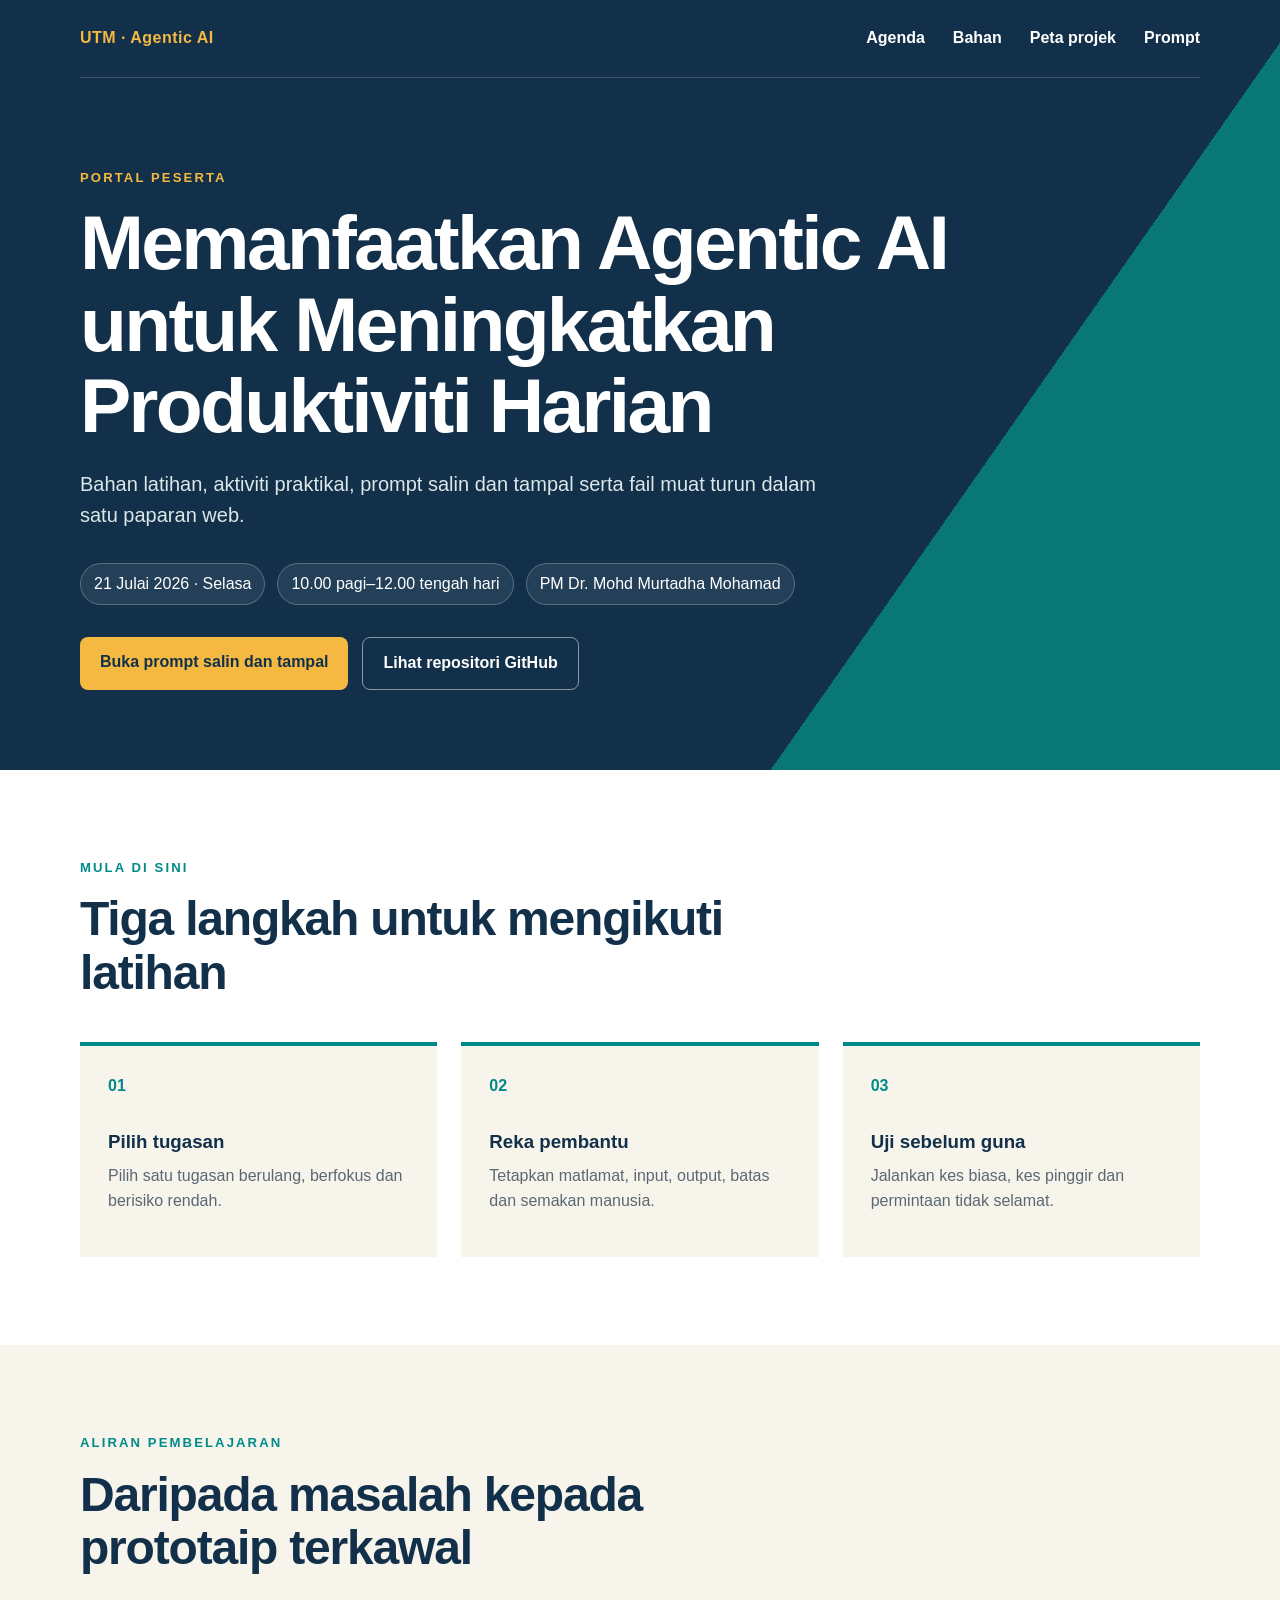
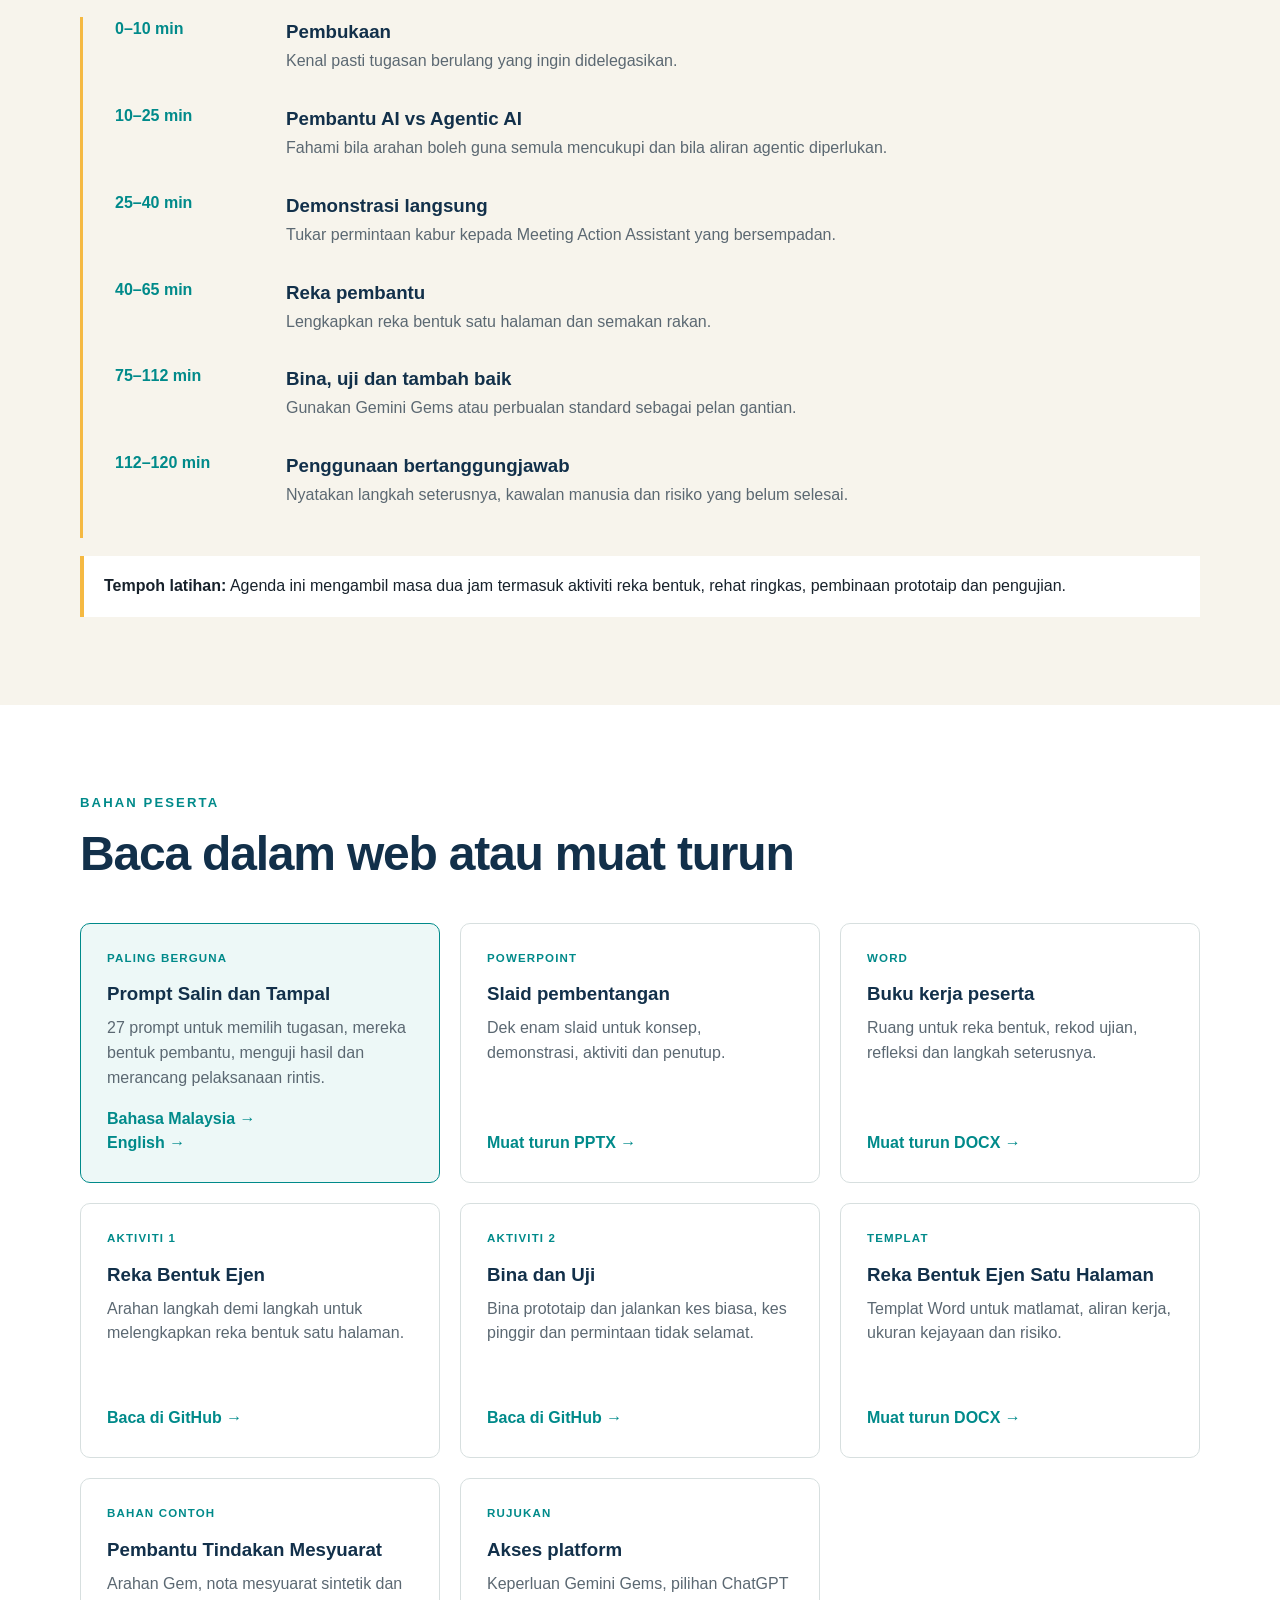
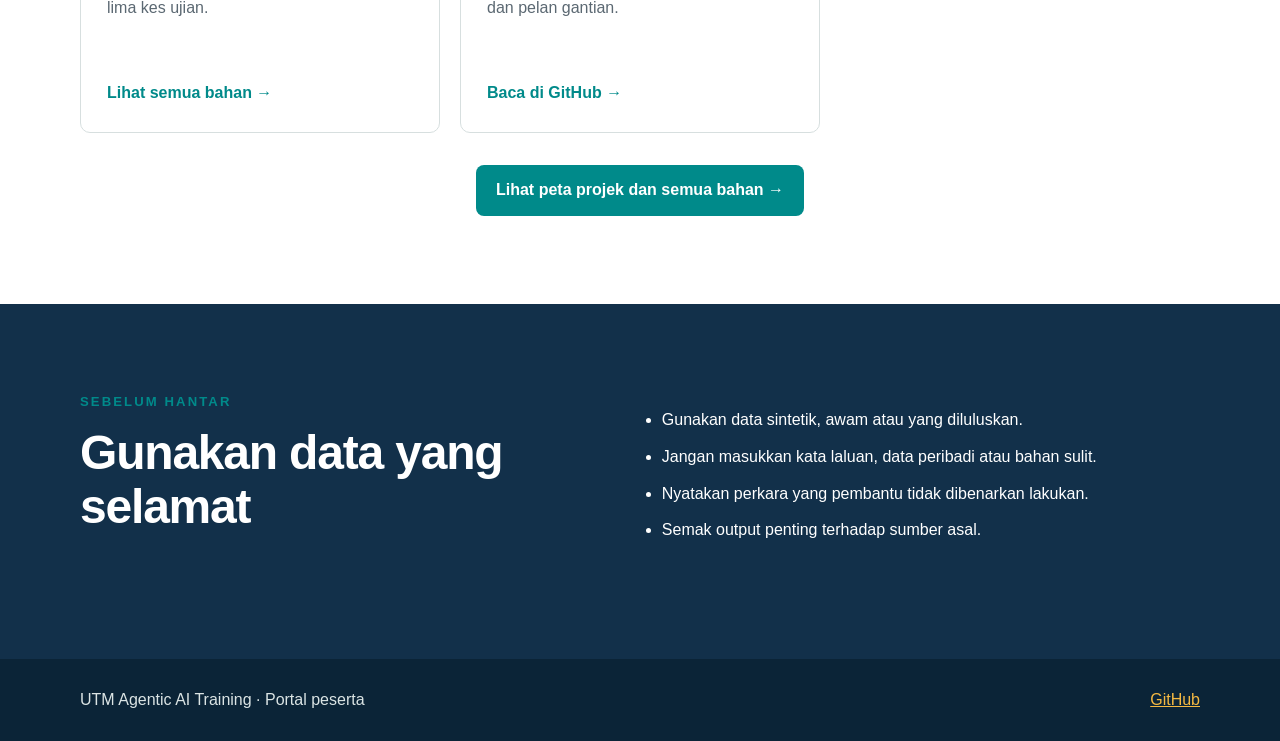
==== commit 98312264: "Replace awkward narrow wording in Malay content" ====
--- a/docs/index.html
+++ b/docs/index.html
@@ -41,7 +41,7 @@
         <h2>Tiga langkah untuk mengikuti latihan</h2>
       </div>
       <div class="steps">
-        <article><span>01</span><h3>Pilih tugasan</h3><p>Pilih satu tugasan berulang, sempit dan berisiko rendah.</p></article>
+        <article><span>01</span><h3>Pilih tugasan</h3><p>Pilih satu tugasan berulang, berfokus dan berisiko rendah.</p></article>
         <article><span>02</span><h3>Reka pembantu</h3><p>Tetapkan matlamat, input, output, batas dan semakan manusia.</p></article>
         <article><span>03</span><h3>Uji sebelum guna</h3><p>Jalankan kes biasa, kes pinggir dan permintaan tidak selamat.</p></article>
       </div>
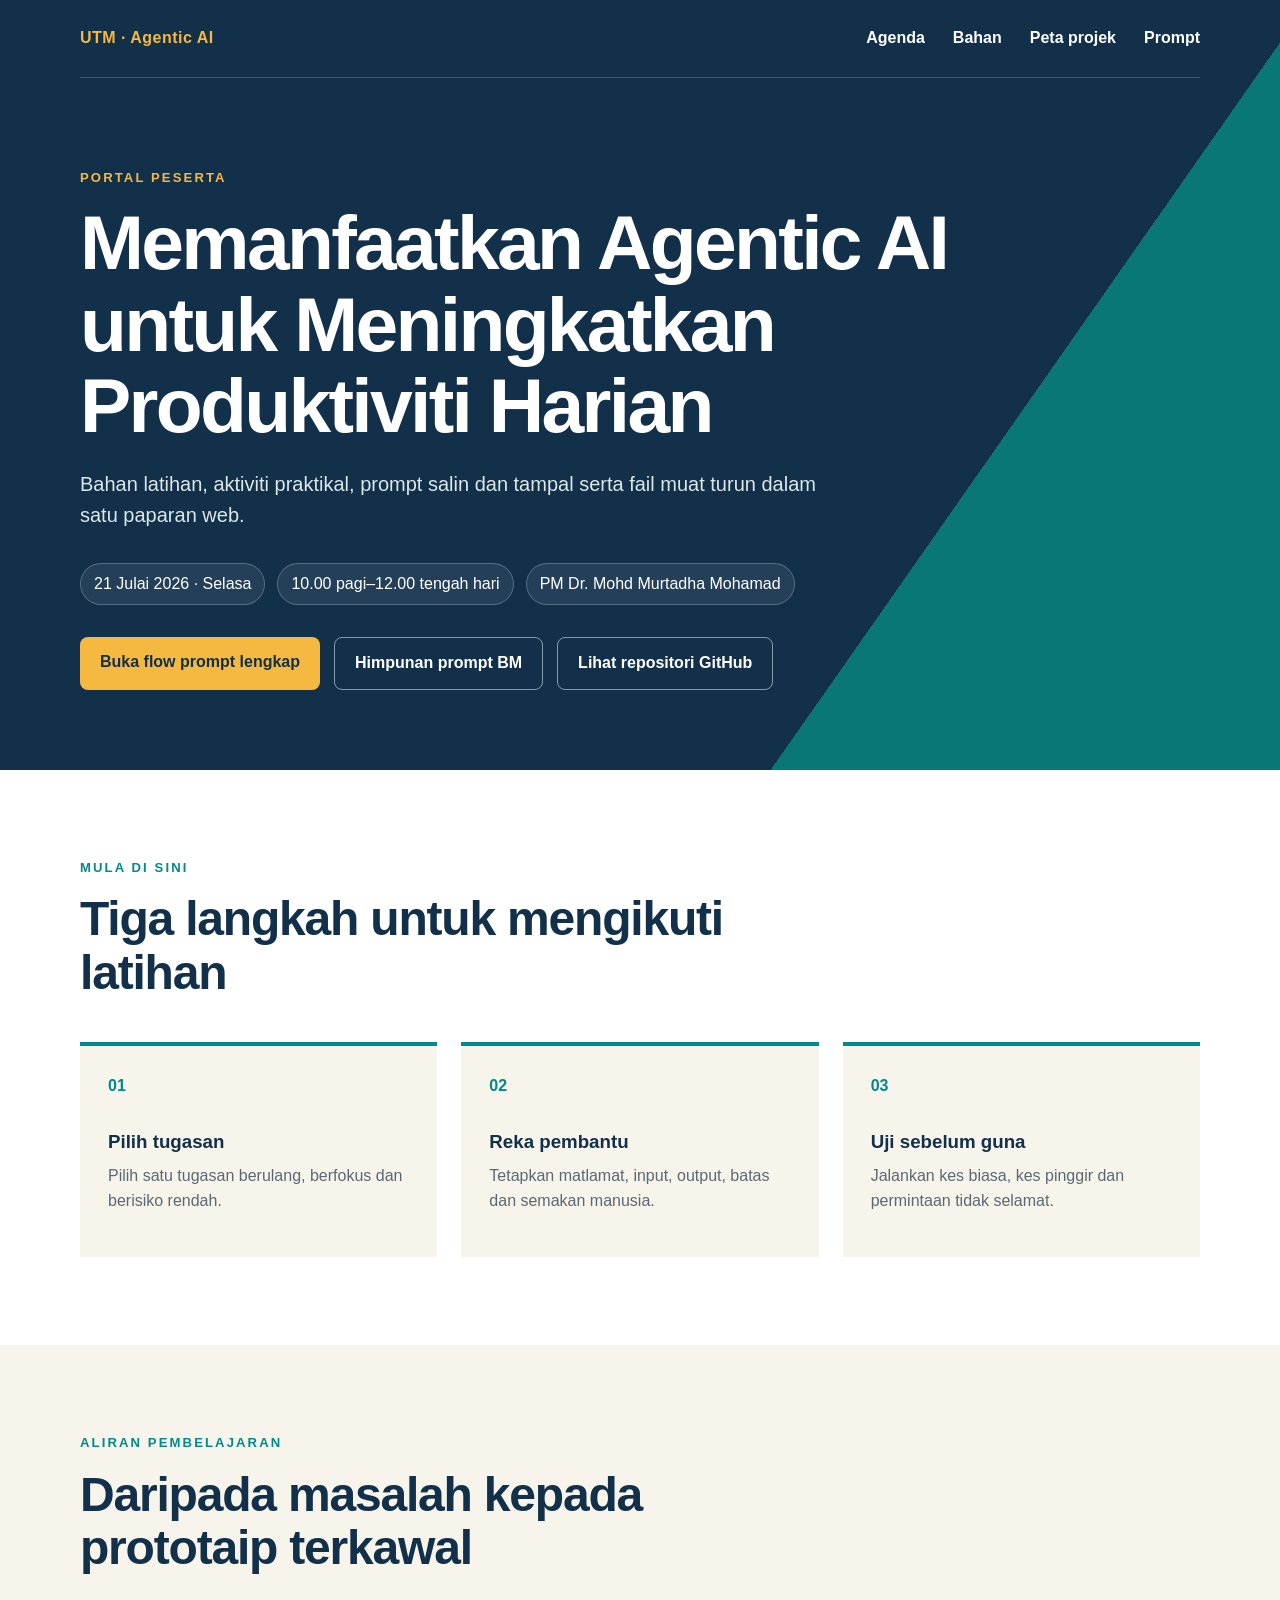
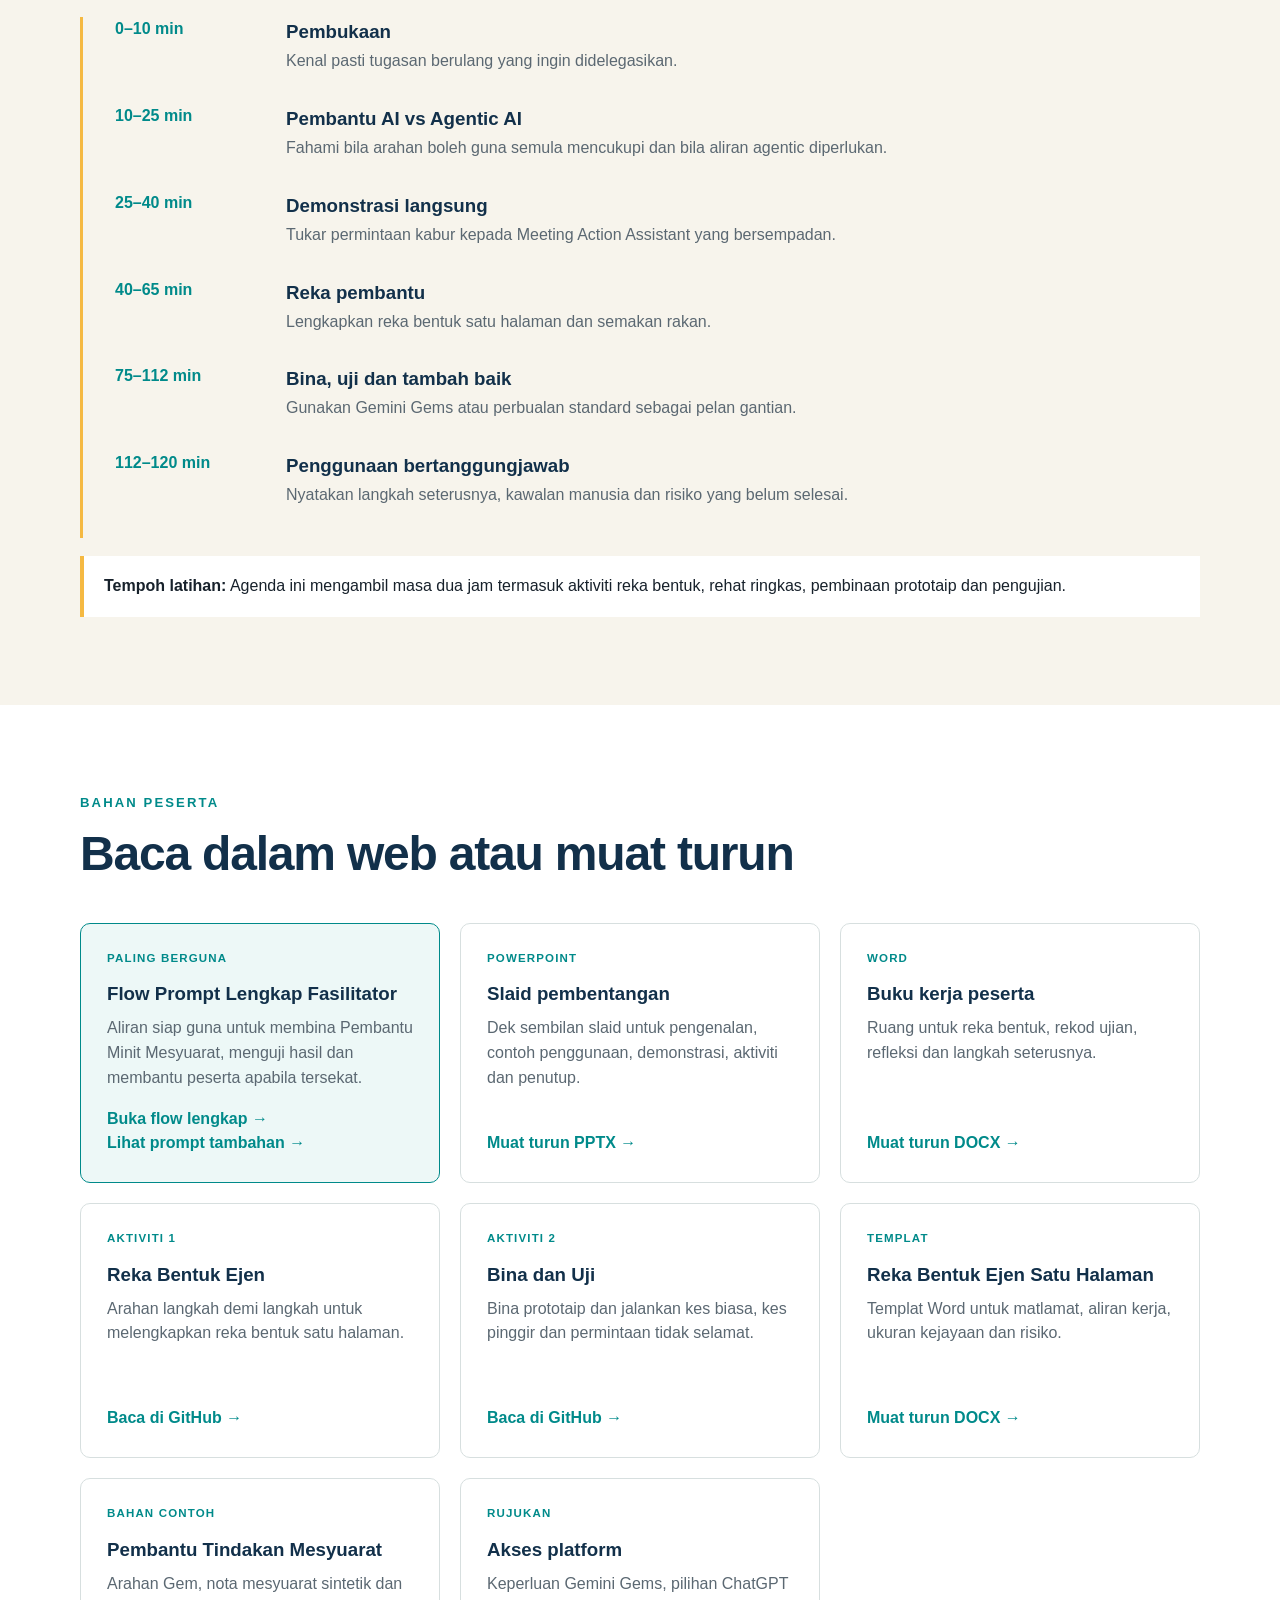
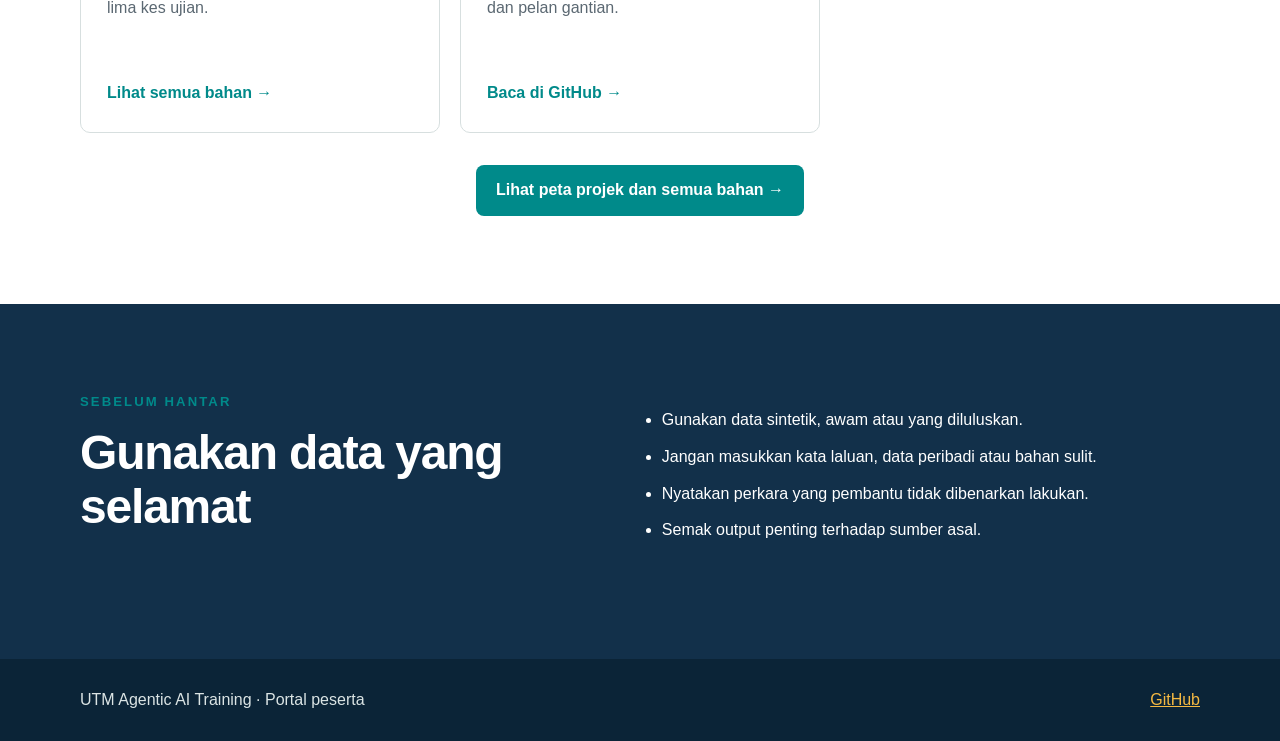
==== commit 402cc074: "Add complete meeting-minutes facilitator prompt flow" ====
--- a/docs/index.html
+++ b/docs/index.html
@@ -28,7 +28,8 @@
         <span>PM Dr. Mohd Murtadha Mohamad</span>
       </div>
       <div class="actions">
-        <a class="button primary" href="prompts.html">Buka prompt salin dan tampal</a>
+        <a class="button primary" href="flow-ms.html">Buka flow prompt lengkap</a>
+        <a class="button secondary" href="prompts-ms.html">Himpunan prompt BM</a>
         <a class="button secondary" href="https://github.com/drMurtadha/utm-agentic-ai-training" target="_blank" rel="noreferrer">Lihat repositori GitHub</a>
       </div>
     </div>
@@ -73,15 +74,15 @@
       <div class="resource-grid">
         <article class="resource featured">
           <p class="tag">PALING BERGUNA</p>
-          <h3>Prompt Salin dan Tampal</h3>
-          <p>27 prompt untuk memilih tugasan, mereka bentuk pembantu, menguji hasil dan merancang pelaksanaan rintis.</p>
-          <a href="prompts-ms.html">Bahasa Malaysia →</a>
-          <a href="prompts.html">English →</a>
+          <h3>Flow Prompt Lengkap Fasilitator</h3>
+          <p>Aliran siap guna untuk membina Pembantu Minit Mesyuarat, menguji hasil dan membantu peserta apabila tersekat.</p>
+          <a href="flow-ms.html">Buka flow lengkap →</a>
+          <a href="prompts-ms.html">Lihat prompt tambahan →</a>
         </article>
         <article class="resource">
           <p class="tag">POWERPOINT</p>
           <h3>Slaid pembentangan</h3>
-          <p>Dek enam slaid untuk konsep, demonstrasi, aktiviti dan penutup.</p>
+          <p>Dek sembilan slaid untuk pengenalan, contoh penggunaan, demonstrasi, aktiviti dan penutup.</p>
           <a href="https://github.com/drMurtadha/utm-agentic-ai-training/raw/refs/heads/agent/initial-training-materials/01_Slides/presentation.pptx">Muat turun PPTX →</a>
         </article>
         <article class="resource">
